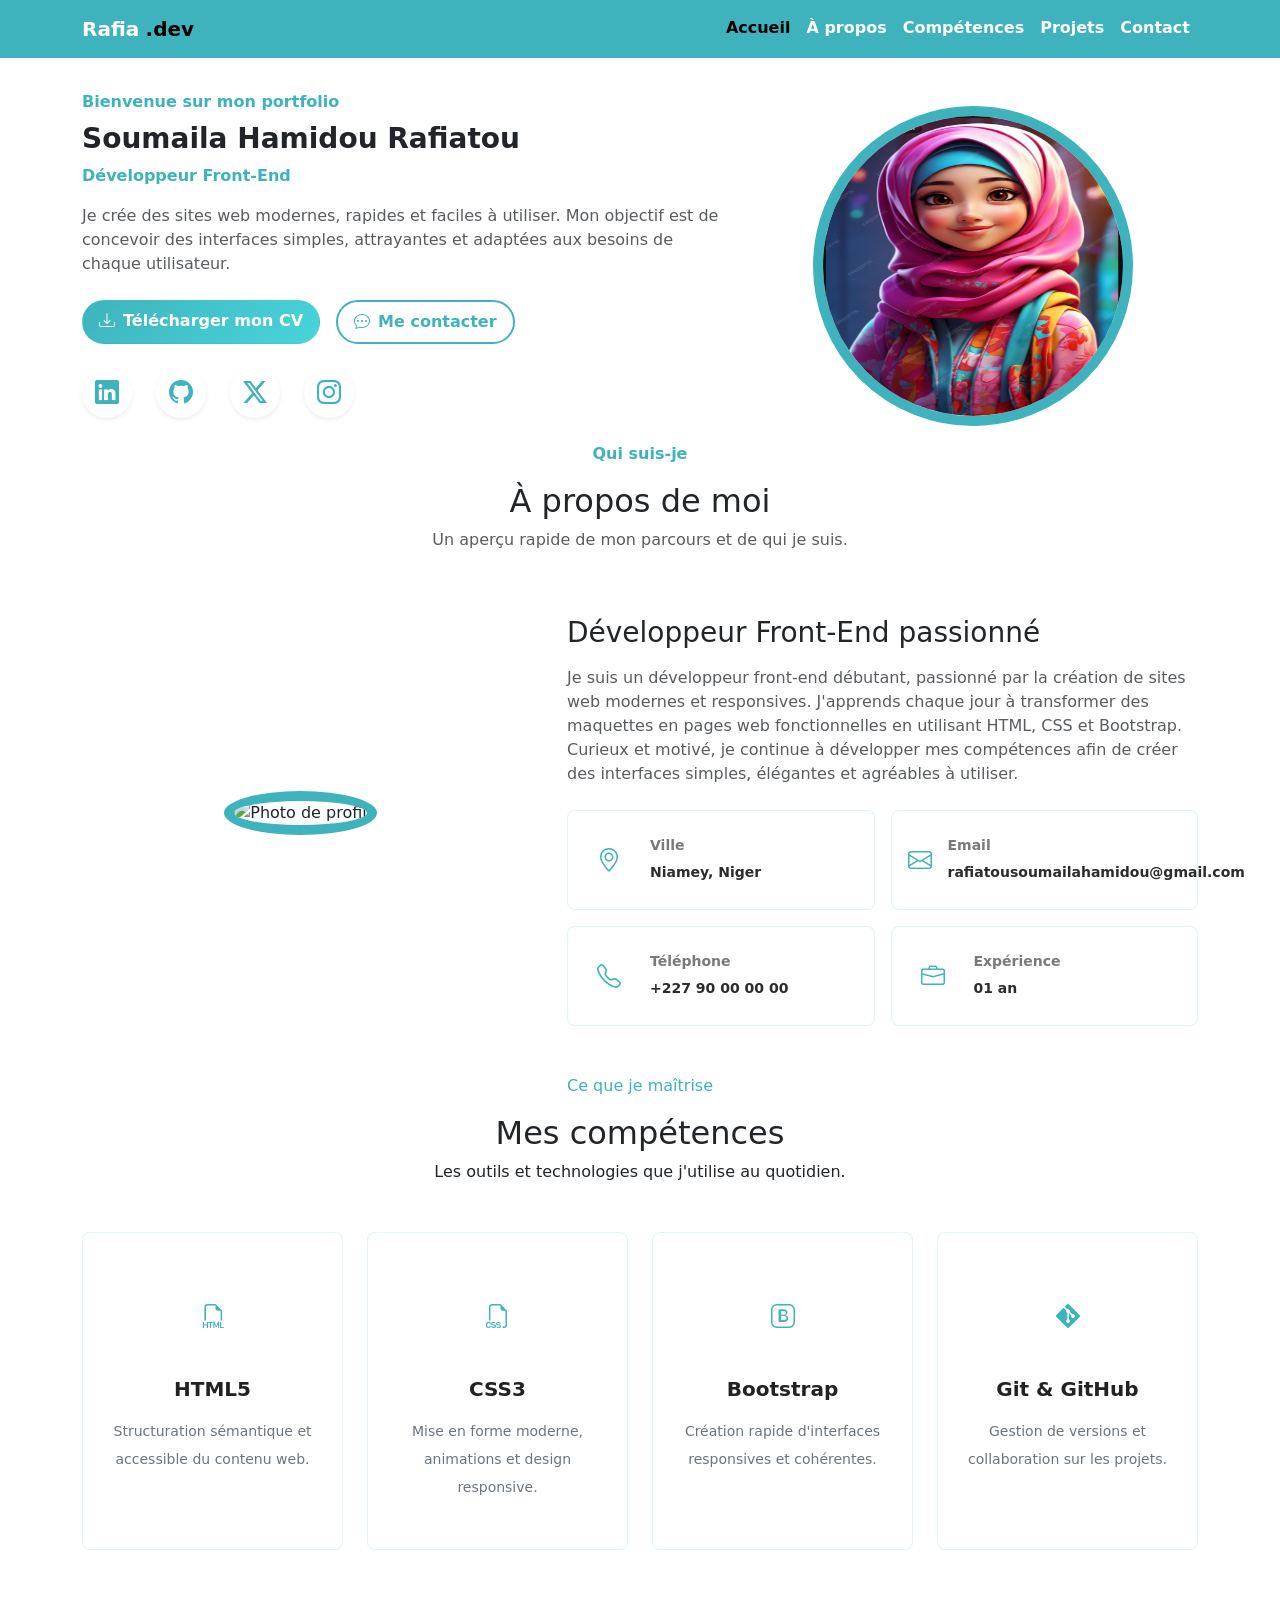
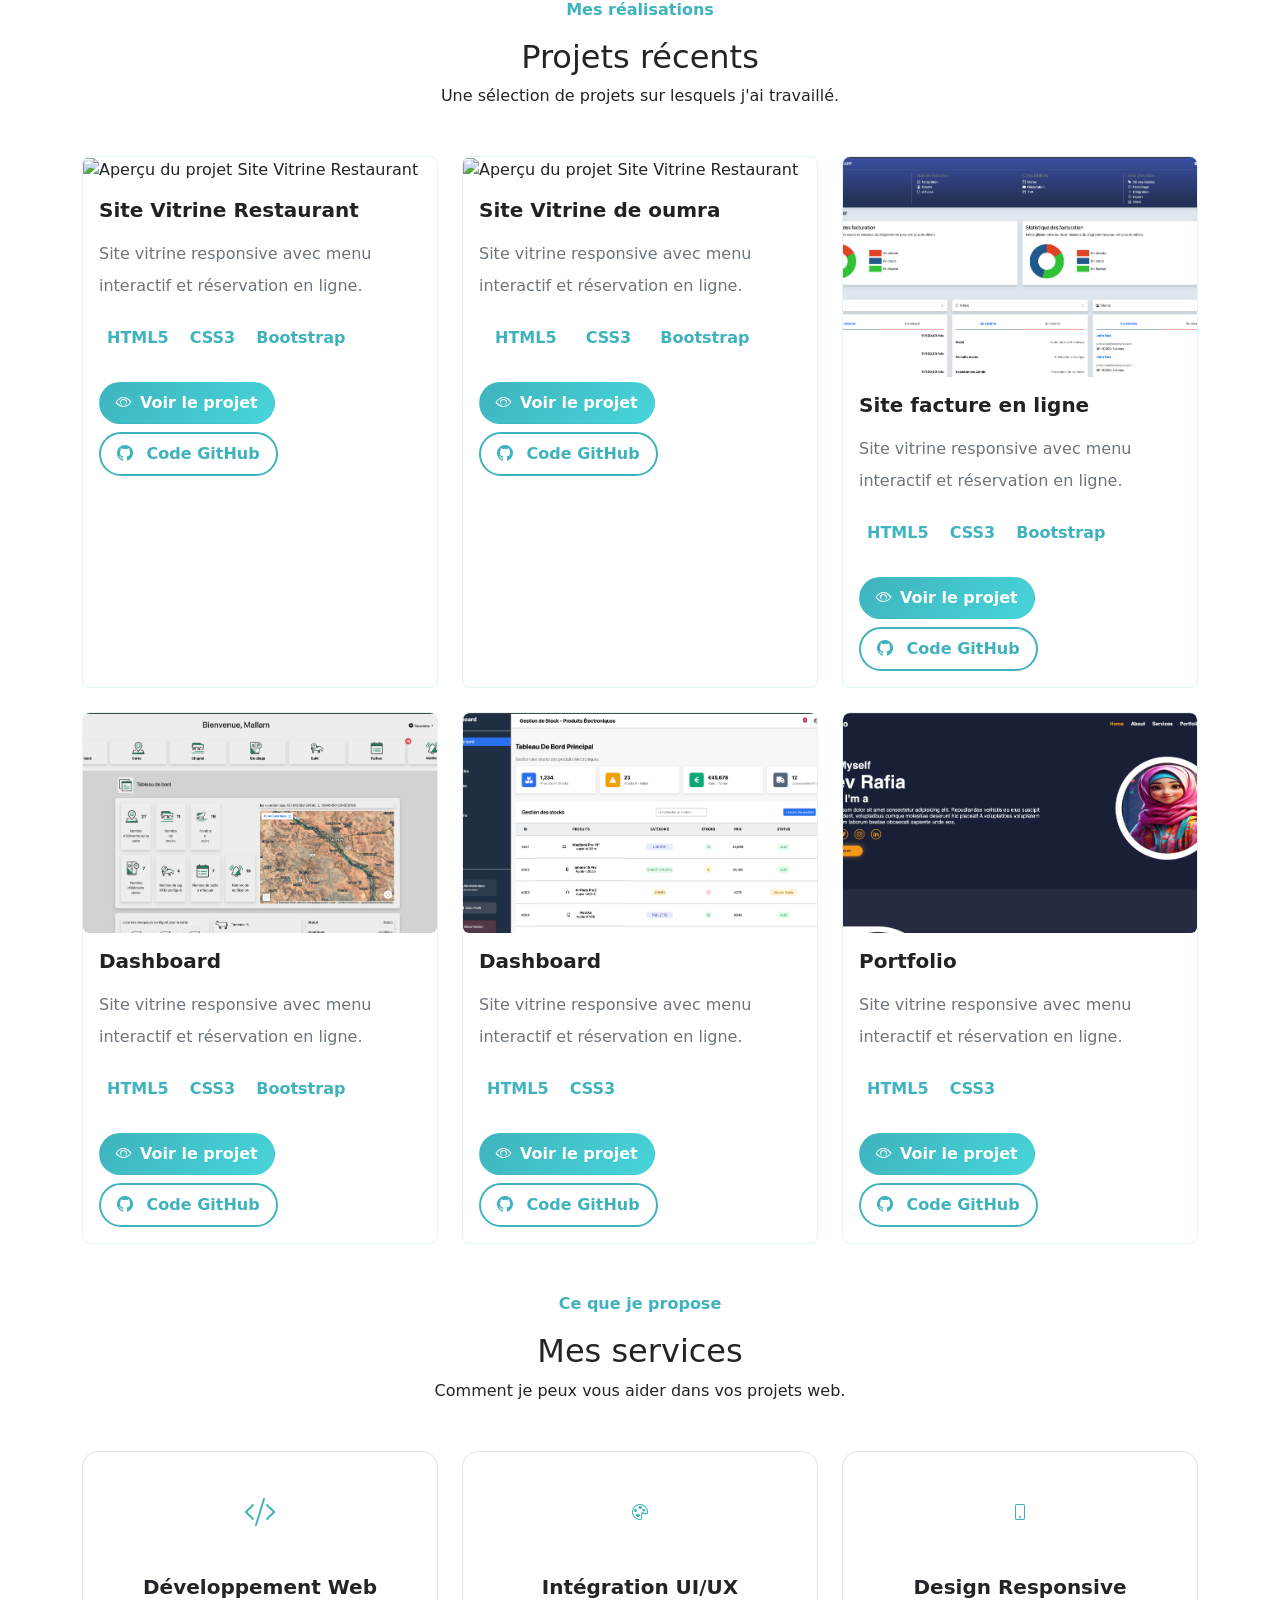
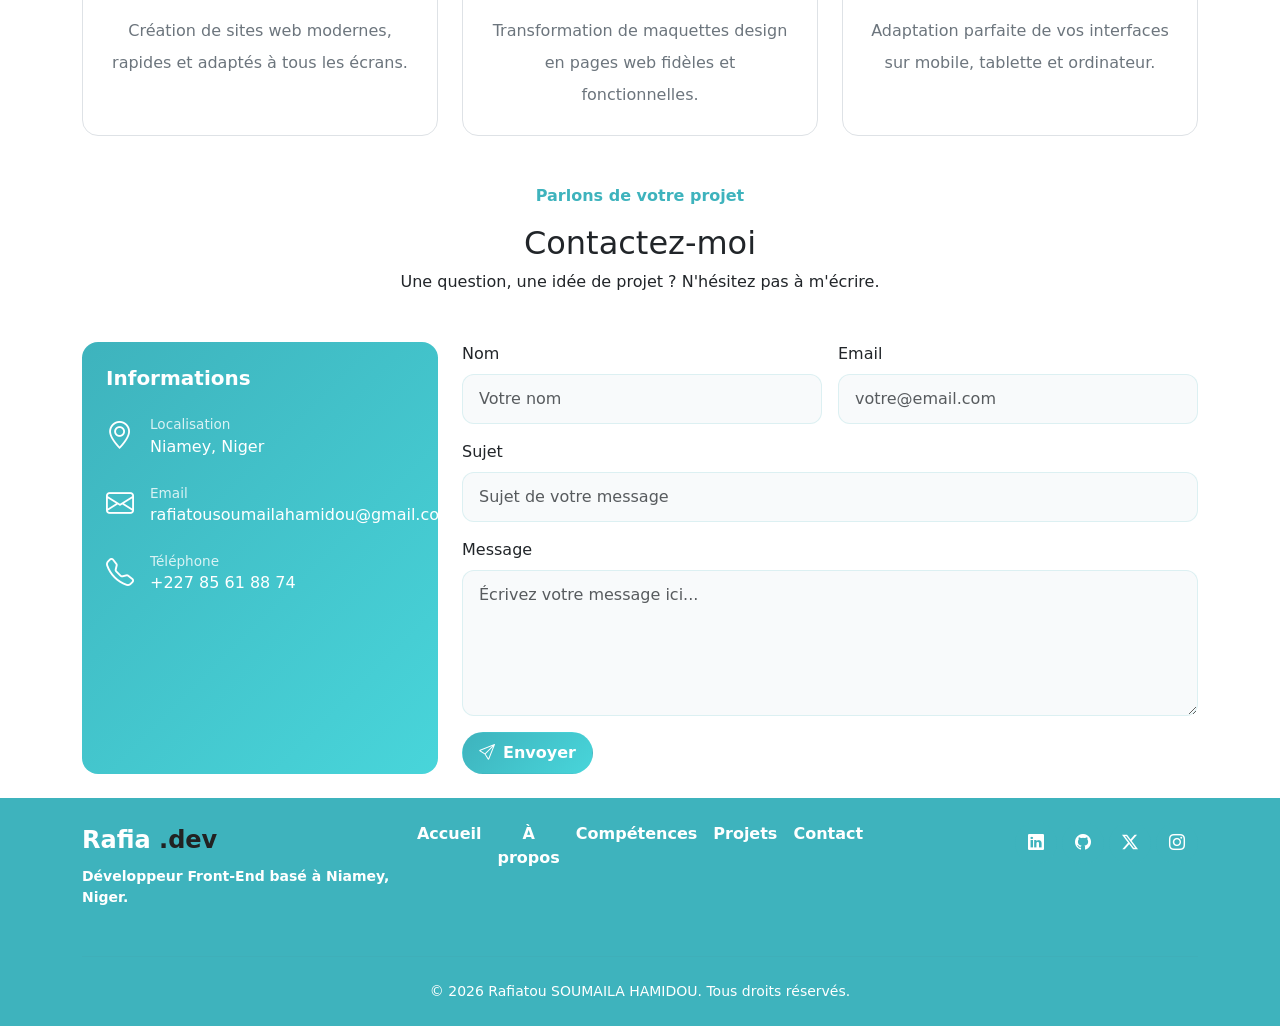
==== index.html @ 44ff55b9 "premier commit" ====
<!DOCTYPE html>
<html lang="fr">

<head>
    <meta charset="UTF-8">
    <meta name="viewport" content="width=device-width, initial-scale=1.0">
    <title>Portfolio</title>
    <link rel="stylesheet" href="https://cdn.jsdelivr.net/npm/bootstrap@5.3.8/dist/css/bootstrap.min.css">
    <link rel="stylesheet" href="https://cdn.jsdelivr.net/npm/bootstrap-icons@1.11.3/font/bootstrap-icons.css">
    <link rel="stylesheet" href="./style.css">
</head>

<body>
    <div class="container-fluid p-0 overflow-x-hidden">
        <header>
            <nav class="navbar navbar-expand-lg navbar-custom fixed-top " style="background: #3EB3BD;">
                <div class="container">
                    <!-- Logo -->
                    <a class="navbar-brand navbar-brand-custom" href="#accueil">
                        <span class="fw-bolder" style="color: #fff;">Rafia</span>
                        <span class="fw-bolder">.dev</span>
                    </a>

                    <!-- Bouton hamburger (mobile) -->
                    <button class="navbar-toggler" type="button" data-bs-toggle="collapse" data-bs-target="#navMenu"
                        aria-controls="navMenu" aria-expanded="false" aria-label="Ouvrir le menu de navigation">
                        <span class="navbar-toggler-icon"></span>
                    </button>

                    <!-- Liens de navigation -->
                    <div class="collapse navbar-collapse" id="navMenu">
                        <ul class="navbar-nav ms-auto mb-2 mb-lg-0 text-center">
                            <li class="nav-item">
                                <a class="nav-link active  fw-bolder" href="#accueil">Accueil</a>
                            </li>
                            <li class="nav-item">
                                <a class="nav-link fw-bolder text-white" href="#apropos">À propos</a>
                            </li>
                            <li class="nav-item">
                                <a class="nav-link fw-bolder text-white" href="#competences">Compétences</a>
                            </li>
                            <li class="nav-item">
                                <a class="nav-link fw-bolder text-white" href="#projets">Projets</a>
                            </li>
                            <li class="nav-item">
                                <a class="nav-link fw-bolder text-white" href="#contact">Contact</a>
                            </li>
                        </ul>
                    </div>
                </div>
            </nav>
        </header>
        <main>
            <!-- section Accueil -->
            <section id="accueil" class="accueil-section">
                <div class="container">
                    <div class="row align-items-center">

                        <!-- Texte -->
                        <div class="col-lg-7 order-lg-1 order-2 text-center text-lg-start fade-in-up">
                            <p class="section-bienvenu mb-2 fw-semibold" style="color: #3EB3BD;">Bienvenue sur mon
                                portfolio</p>
                            <h1 class="titre mb-2 fw-bolder fs-3">Soumaila Hamidou Rafiatou</h1>
                            <p class="sous-titre mb-3 fw-semibold" style="color: #3EB3BD;">Développeur Front-End</p>
                            <p class="text mx-auto mx-lg-0 mb-4 text-muted">
                                Je crée des sites web modernes, rapides et faciles à utiliser. Mon objectif est de
                                concevoir des interfaces simples, attrayantes et adaptées aux besoins de chaque
                                utilisateur.

                            </p>

                            <div
                                class="d-flex flex-column flex-sm-row gap-3 justify-content-center justify-content-lg-start mb-4">
                                <a href="#" class="btn mon-btn rounded-5 text-white fw-bolder py-2 px-3">
                                    <i class="bi bi-download me-2 fw-bolder "></i>Télécharger mon CV
                                </a>
                                <a href="#contact" class="btn btn-border rounded-5 fw-bolder py-2 px-3">
                                    <i class="bi bi-chat-dots me-2"></i>Me contacter
                                </a>
                            </div>

                            <!-- Réseaux sociaux -->
                            <div
                                class="social-icons d-flex justify-content-start justify-content-md-center justify-content-lg-start align-items-center gap-4 my-4">
                                <a href="#"
                                    class="rounded-circle text-decoration-none d-flex justify-content-center align-items-center fs-4 shadow-sm">
                                    <i class="bi bi-linkedin"></i>
                                </a>
                                <a href="https://github.com/ra-code422" target="_blank" rel="noopener noreferrer"
                                    class="rounded-circle text-decoration-none d-flex justify-content-center align-items-center fs-4 shadow-sm">
                                    <i class="bi bi-github"></i>
                                </a>
                                <a href="#"
                                    class="rounded-circle text-decoration-none d-flex justify-content-center align-items-center fs-4 shadow-sm">
                                    <i class="bi bi-twitter-x"></i>
                                </a>
                                <a href="#"
                                    class="rounded-circle text-decoration-none d-flex justify-content-center align-items-center fs-4 shadow-sm">
                                    <i class="bi bi-instagram"></i>
                                </a>
                            </div>
                        </div>

                        <!-- Photo de profil -->
                        <div class="col-lg-5 order-lg-2 order-1 text-center mb-5 mb-lg-0">
                            <img src="./image/fille .png" alt="Photo de profil"
                                class="img-fluid rounded-circle profil-photo ">
                        </div>

                    </div>
                </div>
            </section>
            <!-- fin -->
            <!-- section apropos -->
            <section id="apropos" class="section-apropos">
                <div class="container">
                    <div class="text-center mb-5">
                        <p class="section-apropos-texte fw-semibold" style="color: #3EB3BD;">Qui suis-je</p>
                        <h2 class="section-titre">À propos de moi</h2>
                        <p class="section-sous-titre text-muted">
                            Un aperçu rapide de mon parcours et de qui je suis.
                        </p>
                    </div>

                    <div class="row align-items-center g-5">
                        <!-- Photo -->
                        <div class="col-lg-5  text-center mb-5 mb-lg-0">
                            <img src="./image/fillette.png" alt="Photo de profil"
                                class="img-fluid rounded-circle profil-photo ">
                        </div>

                        <!-- Texte + infos -->
                        <div class="col-lg-7">
                            <h3 class="my-3 ">Développeur Front-End passionné</h3>
                            <p class=" mb-4 text-muted">
                                Je suis un développeur front-end débutant, passionné par la création de sites web
                                modernes et responsives. J'apprends chaque jour à transformer des maquettes en pages web
                                fonctionnelles en utilisant HTML, CSS et Bootstrap. Curieux et motivé, je
                                continue à développer mes compétences afin de créer des interfaces simples, élégantes et
                                agréables à utiliser.
                            </p>

                            <div class="row g-3">
                                <div class="col-sm-6">
                                    <div
                                        class="info-item d-flex align-items-center gap-3 rounded-3 py-4 px-3 bg-white h-100">
                                        <i
                                            class="bi bi-geo-alt rounded-circle d-flex justify-content-center align-items-center fs-4"></i>
                                        <div class="fw-semibold" style="color: #2c2c2c;">
                                            <small class="d-block mb-1" style="color: #7a7a7a;">Ville</small>
                                            <small> Niamey, Niger</small>
                                        </div>
                                    </div>
                                </div>
                                <div class="col-sm-6">
                                    <div
                                        class="info-item d-flex align-items-center gap-3 rounded-3 py-4 px-3 bg-white h-100">
                                        <i
                                            class="bi bi-envelope rounded-circle d-flex justify-content-center align-items-center fs-4"></i>
                                        <div class="fw-semibold" style="color: #2c2c2c;">
                                            <small class="d-block mb-1" style="color: #7a7a7a;">Email</small>
                                            <small>rafiatousoumailahamidou@gmail.com</small>
                                        </div>
                                    </div>
                                </div>
                                <div class="col-sm-6">
                                    <div
                                        class="info-item d-flex align-items-center gap-3 rounded-3 py-4 px-3 bg-white h-100">
                                        <i
                                            class="bi bi-telephone rounded-circle d-flex justify-content-center align-items-center fs-4"></i>
                                        <div class="fw-semibold" style="color: #2c2c2c;">
                                            <small class="d-block mb-1" style="color: #7a7a7a;">Téléphone</small>
                                            <small>+227 90 00 00 00</small>
                                        </div>
                                    </div>
                                </div>
                                <div class="col-sm-6">
                                    <div
                                        class="info-item d-flex align-items-center gap-3 rounded-3 py-4 px-3 bg-white h-100">
                                        <i
                                            class="bi bi-briefcase rounded-circle d-flex justify-content-center align-items-center fs-4"></i>
                                        <div class="fw-semibold" style="color: #2c2c2c;">
                                            <small class="d-block mb-1" style="color: #7a7a7a;">Expérience</small>
                                            <small>01 an</small>
                                        </div>
                                    </div>
                                </div>
                            </div>
                        </div>
                    </div>
                </div>
            </section>
            <!-- fin -->

            <!-- section competence -->
            <section id="competences" class="section-competences bg-light-gray">
                <div class="container">
                    <div class="text-center my-5">
                        <p class="section-competences-text" style="color: #3EB3BD;">Ce que je maîtrise</p>
                        <h2 class="section-titre">Mes compétences</h2>
                        <p class="section-sous-titre">Les outils et technologies que j'utilise au quotidien.</p>
                    </div>
                    <div class="row g-4">
                        <!-- HTML5 -->
                        <div class="col-12 col-md-6 col-lg-3">
                            <div class="card-competences bg-white rounded-3 py-5 px-4 text-center h-100">
                                <div
                                    class="competences-icon rounded-circle d-flex justify-content-center align-items-center m-auto mb-4">
                                    <i class="bi bi-filetype-html fs-4"></i>
                                </div>
                                <h5 class="mb-3 fw-bolder" style="color: #222;">HTML5</h5>
                                <p class="small m-0 lh-lg" style="color: #6c757d;">Structuration sémantique et
                                    accessible du contenu web.</p>
                            </div>
                        </div>
                        <!-- CSS3 -->
                        <div class="col-12 col-md-6 col-lg-3">
                            <div class="card-competences bg-white rounded-3 py-5 px-4 text-center h-100">
                                <div
                                    class="competences-icon rounded-circle d-flex justify-content-center align-items-center m-auto mb-4">
                                    <i class="bi bi-filetype-css fs-4"></i>
                                </div>
                                <h5 class="mb-3 fw-bolder" style="color: #222;">CSS3</h5>
                                <p class="small m-0 lh-lg" style="color: #6c757d;">Mise en forme moderne, animations et
                                    design responsive.</p>
                            </div>
                        </div>
                        <!-- Bootstrap -->
                        <div class="col-12 col-md-6 col-lg-3">
                            <div class="card-competences bg-white rounded-3 py-5 px-4 text-center h-100">
                                <div
                                    class="competences-icon rounded-circle d-flex justify-content-center align-items-center m-auto mb-4">
                                    <i class="bi bi-bootstrap fs-4"></i>
                                </div>
                                <h5 class="mb-3 fw-bolder" style="color: #222;">Bootstrap</h5>
                                <p class="small m-0 lh-lg" style="color: #6c757d;">Création rapide d'interfaces
                                    responsives et cohérentes.</p>
                            </div>
                        </div>
                        <!-- Git & GitHub -->
                        <div class="col-12 col-md-6 col-lg-3">
                            <div class="card-competences bg-white rounded-3 py-5 px-4 text-center h-100">
                                <div
                                    class="competences-icon rounded-circle d-flex justify-content-center align-items-center m-auto mb-4">
                                    <i class="bi bi-git fs-4"></i>
                                </div>
                                <h5 class="mb-3 fw-bolder" style="color: #222;">Git & GitHub</h5>
                                <p class="small m-0 lh-lg" style="color: #6c757d;">Gestion de versions et collaboration
                                    sur les projets.</p>
                            </div>
                        </div>
                    </div>
                </div>
            </section>
            <!-- fin -->
            <!-- section project -->
            <section id="projets" class="section-projets">
                <div class="container">
                    <div class="text-center my-5">
                        <p class="section-projets-texte fw-bolder" style="color: #3EB3BD;">Mes réalisations</p>
                        <h2 class="section-titre">Projets récents</h2>
                        <p class="section-sous-titre">Une sélection de projets sur lesquels j'ai travaillé.</p>
                    </div>

                    <div class="row g-4">

                        <!-- Projet 1 -->
                        <div class="col-md-6 col-lg-4">
                            <div class="project-card bg-white rounded-3 overflow-hidden h-100">
                                <div class="overflow-hidden">
                                    <img src="./capture/capture1.png" alt="Aperçu du projet Site Vitrine Restaurant"
                                        class="w-100 object-fit-cover img-fluid rounded-bottom" />
                                </div>
                                <div class="card-body p-3">
                                    <h5 class="fw-bolder mb-3" style="color: #222;">Site Vitrine Restaurant</h5>
                                    <p class="project-texte fs-6 lh-lg mb-3" style="color: #6c757D;">
                                        Site vitrine responsive avec menu interactif et réservation en ligne.
                                    </p>
                                    <div class="mb-3">
                                        <span class="tech-badge d-inline-block py-2 px-2  mb-2 rounded-5 fs-6 fw-bolder"
                                            style="color: #3EB3BD;">HTML5
                                        </span>
                                        <span class="tech-badge d-inline-block py-2 px-2  mb-2 rounded-5 fs-6 fw-bolder"
                                            style="color: #3EB3BD;">CSS3</span>
                                        <span class="tech-badge d-inline-block py-2 px-2  mb-2 rounded-5 fs-6 fw-bolder"
                                            style="color: #3EB3BD;">Bootstrap</span>
                                    </div>
                                    <div class="d-flex justify-content-start align-items-start flex-wrap gap-2">
                                        <a href="https://ra-code422.github.io/Feane/"
                                            class="btn mon-btn rounded-5 text-white fw-bolder py-2 px-3 d-flex justify-content-center align-items-center"><i
                                                class="bi bi-eye me-2 fw-bolder"></i>
                                            <span> Voir le projet</span>
                                        </a>
                                        <a href="https://github.com/ra-code422/Feane.git"
                                            class="btn btn-border rounded-5 fw-bolder py-2 px-3">
                                            <i class="bi bi-github me-2"></i>
                                            <span>Code GitHub</span>
                                        </a>
                                    </div>
                                </div>
                            </div>
                        </div>

                        <!-- Projet 2 -->

                        <div class="col-md-6 col-lg-4">
                            <div class="project-card bg-white rounded-3 overflow-hidden h-100">
                                <div class="overflow-hidden">
                                    <img src="capture/capture2.png" alt="Aperçu du projet Site Vitrine Restaurant"
                                        class="w-100 object-fit-cover rounded-bottom" />
                                </div>
                                <div class="card-body p-3">
                                    <h5 class="fw-bolder mb-3" style="color: #222;">Site Vitrine de oumra</h5>
                                    <p class="project-texte fs-6 lh-lg mb-3" style="color: #6c757D;">Site vitrine
                                        responsive avec menu interactif et réservation
                                        en ligne.
                                    </p>
                                    <div class="mb-3">
                                        <span
                                            class="tech-badge d-inline-block py-2 px-2 ms-2 mb-2 rounded-5 fs-6 fw-bolder"
                                            style="color: #3EB3BD;">HTML5</span>
                                        <span
                                            class="tech-badge d-inline-block py-2 px-2 ms-2 mb-2 rounded-5 fs-6 fw-bolder"
                                            style="color: #3EB3BD;">CSS3</span>
                                        <span
                                            class="tech-badge d-inline-block py-2 px-2 ms-2 mb-2 rounded-5 fs-6 fw-bolder"
                                            style="color: #3EB3BD;">Bootstrap</span>
                                    </div>
                                    <div class="d-flex justify-content-start align-items-start flex-wrap gap-2">
                                        <a href="https://ra-code422.github.io/oumra-prestige/"
                                            class="btn mon-btn rounded-5 text-white fw-bolder py-2 px-3 d-flex justify-content-center align-items-center"><i
                                                class="bi bi-eye me-2 fw-bolder"></i>
                                            <span> Voir le projet</span>
                                        </a>
                                        <a href="https://github.com/ra-code422/oumra-prestige.git"
                                            class="btn btn-border rounded-5 fw-bolder py-2 px-3">
                                            <i class="bi bi-github me-2"></i>
                                            <span>Code GitHub</span>
                                        </a>
                                    </div>
                                </div>
                            </div>
                        </div>

                        <!-- Projet 3 -->
                        <div class="col-md-6 col-lg-4">
                            <div class="project-card bg-white rounded-3 overflow-hidden h-100">
                                <div class="overflow-hidden">
                                    <img src="./capture/capture3.png" alt="Aperçu du projet Site Vitrine Restaurant"
                                        class="w-100 object-fit-cover img-fluid rounded-bottom" />
                                </div>
                                <div class="card-body p-3">
                                    <h5 class="fw-bolder mb-3" style="color: #222;">Site facture en ligne</h5>
                                    <p class="project-texte fs-6 lh-lg mb-3" style="color: #6c757D;">
                                        Site vitrine responsive avec menu interactif et réservation en ligne.
                                    </p>
                                    <div class="mb-3">
                                        <span class="tech-badge d-inline-block py-2 px-2  mb-2 rounded-5 fs-6 fw-bolder"
                                            style="color: #3EB3BD;">HTML5</span>
                                        <span class="tech-badge d-inline-block py-2 px-2  mb-2 rounded-5 fs-6 fw-bolder"
                                            style="color: #3EB3BD;">CSS3</span>
                                        <span class="tech-badge d-inline-block py-2 px-2  mb-2 rounded-5 fs-6 fw-bolder"
                                            style="color: #3EB3BD;">Bootstrap</span>
                                    </div>
                                    <div class="d-flex justify-content-start align-items-start flex-wrap gap-2">
                                        <a href="https://ra-code422.github.io/facturation-app/"
                                            class="btn mon-btn rounded-5 text-white fw-bolder py-2 px-3 d-flex justify-content-center align-items-center"><i
                                                class="bi bi-eye me-2 fw-bolder"></i>
                                            <span> Voir le projet</span>
                                        </a>
                                        <a href="https://github.com/ra-code422/facturation-app.git"
                                            class="btn btn-border rounded-5 fw-bolder py-2 px-3">
                                            <i class="bi bi-github me-2"></i>
                                            <span>Code GitHub</span>
                                        </a>
                                    </div>
                                </div>
                            </div>
                        </div>

                        <!-- Projet 4 -->

                        <div class="col-md-6 col-lg-4">
                            <div class="project-card bg-white rounded-3 overflow-hidden h-100">
                                <div class="overflow-hidden">
                                    <img src="./capture/capture4.png" alt="Aperçu du projet Site Vitrine Restaurant"
                                        class="w-100 object-fit-cover img-fluid rounded-bottom" />
                                </div>
                                <div class="card-body p-3">
                                    <h5 class="fw-bolder mb-3" style="color: #222;">Dashboard</h5>
                                    <p class="project-texte fs-6 lh-lg mb-3" style="color: #6c757D;">
                                        Site vitrine responsive avec menu interactif et réservation en ligne.
                                    </p>
                                    <div class="mb-3">
                                        <span class="tech-badge d-inline-block py-2 px-2  mb-2 rounded-5 fs-6 fw-bolder"
                                            style="color: #3EB3BD;">HTML5</span>
                                        <span class="tech-badge d-inline-block py-2 px-2  mb-2 rounded-5 fs-6 fw-bolder"
                                            style="color: #3EB3BD;">CSS3</span>
                                        <span class="tech-badge d-inline-block py-2 px-2  mb-2 rounded-5 fs-6 fw-bolder"
                                            style="color: #3EB3BD;">Bootstrap</span>

                                    </div>
                                    <div class="d-flex justify-content-start align-items-start flex-wrap gap-2">
                                        <a href="https://ra-code422.github.io/herd-tech/"
                                            class="btn mon-btn rounded-5 text-white fw-bolder py-2 px-3 d-flex justify-content-center align-items-center"><i
                                                class="bi bi-eye me-2 fw-bolder"></i>
                                            <span> Voir le projet</span>
                                        </a>
                                        <a href="https://github.com/ra-code422/herd-tech.git"
                                            class="btn btn-border rounded-5 fw-bolder py-2 px-3">
                                            <i class="bi bi-github me-2"></i>
                                            <span>Code GitHub</span>
                                        </a>
                                    </div>
                                </div>
                            </div>
                        </div>

                        <!-- Projet 5 -->

                        <div class="col-md-6 col-lg-4">
                            <div class="project-card bg-white rounded-3 overflow-hidden h-100">
                                <div class="overflow-hidden">
                                    <img src="./capture/capture5.png" alt="Aperçu du projet Site Vitrine Restaurant"
                                        class="w-100 object-fit-cover img-fluid rounded-bottom" />
                                </div>
                                <div class="card-body p-3">
                                    <h5 class="fw-bolder mb-3" style="color: #222;">Dashboard</h5>
                                    <p class="project-texte fs-6 lh-lg mb-3" style="color: #6c757D;">
                                        Site vitrine responsive avec menu interactif et réservation en ligne.
                                    </p>
                                    <div class="mb-3">
                                        <span class="tech-badge d-inline-block py-2 px-2  mb-2 rounded-5 fs-6 fw-bolder"
                                            style="color: #3EB3BD;">HTML5</span>
                                        <span class="tech-badge d-inline-block py-2 px-2  mb-2 rounded-5 fs-6 fw-bolder"
                                            style="color: #3EB3BD;">CSS3</span>

                                    </div>
                                    <div class="d-flex justify-content-start align-items-start flex-wrap gap-2">
                                        <a href="https://ra-code422.github.io/Stock-Manager/"
                                            class="btn mon-btn rounded-5 text-white fw-bolder py-2 px-3 d-flex justify-content-center align-items-center"><i
                                                class="bi bi-eye me-2 fw-bolder"></i>
                                            <span> Voir le projet</span>
                                        </a>
                                        <a href="https://github.com/ra-code422/Stock-Manager.git"
                                            class="btn btn-border rounded-5 fw-bolder py-2 px-3">
                                            <i class="bi bi-github me-2"></i>
                                            <span>Code GitHub</span>
                                        </a>
                                    </div>
                                </div>
                            </div>
                        </div>

                        <!-- Projet 6 -->

                        <div class="col-md-6 col-lg-4">
                            <div class="project-card bg-white rounded-3 overflow-hidden h-100">
                                <div class="overflow-hidden">
                                    <img src="./capture/capture6.png" alt="Aperçu du projet Site Vitrine Restaurant"
                                        class="w-100 object-fit-cover img-fluid rounded-bottom" />
                                </div>
                                <div class="card-body p-3">
                                    <h5 class="fw-bolder mb-3" style="color: #222;">Portfolio</h5>
                                    <p class="project-texte fs-6 lh-lg mb-3" style="color: #6c757D;">
                                        Site vitrine responsive avec menu interactif et réservation en ligne.
                                    </p>
                                    <div class="mb-3">
                                        <span class="tech-badge d-inline-block py-2 px-2  mb-2 rounded-5 fs-6 fw-bolder"
                                            style="color: #3EB3BD;">HTML5</span>
                                        <span class="tech-badge d-inline-block py-2 px-2  mb-2 rounded-5 fs-6 fw-bolder"
                                            style="color: #3EB3BD;">CSS3</span>

                                    </div>
                                    <div class="d-flex justify-content-start align-items-start flex-wrap gap-2">
                                        <a href="https://ra-code422.github.io/portfolio/"
                                            class="btn mon-btn rounded-5 text-white fw-bolder py-2 px-3 d-flex justify-content-center align-items-center"><i
                                                class="bi bi-eye me-2 fw-bolder"></i>
                                            <span> Voir le projet</span>
                                        </a>
                                        <a href="https://github.com/ra-code422/portfolio.git"
                                            class="btn btn-border rounded-5 fw-bolder py-2 px-3">
                                            <i class="bi bi-github me-2"></i>
                                            <span>Code GitHub</span>
                                        </a>
                                    </div>
                                </div>
                            </div>
                        </div>

                    </div>
                </div>
            </section>
            <!-- fin -->
            <!-- section services -->
            <section id="services" class="section-services ">
                <div class="container">
                    <div class="text-center my-5">
                        <p class="section-services-texte fw-bolder" style="color: #3EB3BD;">Ce que je propose</p>
                        <h2 class="section-titre">Mes services</h2>
                        <p class="section-sous-titre">Comment je peux vous aider dans vos projets web.</p>
                    </div>

                    <div class="row g-4">
                        <div class="col-md-4">
                            <div class="service-card bg-white border rounded-4 p-4 text-center h-100">
                                <div
                                    class="service-icon mx-auto mb-4 d-flex justify-content-center align-items-center rounded-circle">
                                    <i class="bi bi-code-slash fs-2"></i>
                                </div>
                                <h5 class="fw-bold mb-3">Développement Web</h5>
                                <p class="text-secondary lh-lg mb-0">
                                    Création de sites web modernes, rapides et adaptés à tous les écrans.
                                </p>
                            </div>
                        </div>
                        <div class="col-md-4">
                            <div class="service-card bg-white border rounded-4 p-4 text-center h-100">
                                <div
                                    class="service-icon mx-auto mb-4 d-flex justify-content-center align-items-center rounded-circle">
                                    <i class="bi bi-palette"></i>
                                </div>
                                <h5 class="fw-bold mb-3">Intégration UI/UX</h5>
                                <p class="text-secondary lh-lg mb-0">
                                    Transformation de maquettes design en pages web fidèles et fonctionnelles.
                                </p>
                            </div>
                        </div>
                        <div class="col-md-4">
                            <div class="service-card bg-white border rounded-4 p-4 text-center h-100">
                                <div
                                    class="service-icon mx-auto mb-4 d-flex justify-content-center align-items-center rounded-circle">
                                    <i class="bi bi-phone"></i>
                                </div>
                                <h5 class="fw-bold mb-3">Design Responsive</h5>
                                <p class="text-secondary lh-lg mb-0">
                                    Adaptation parfaite de vos interfaces sur mobile, tablette et ordinateur.
                                </p>
                            </div>
                        </div>
                    </div>
                </div>
            </section>
            <!-- fin -->
            <!-- section contacte -->
            <section id="contact" class="section-contact">
                <div class="container">
                    <div class="text-center my-5">
                        <p class="section-contact-texte fw-bold" style="color: #3EB3BD;">Parlons de votre projet</p>
                        <h2 class="section-titre">Contactez-moi</h2>
                        <p class="section-sous-titre">Une question, une idée de projet ? N'hésitez pas à m'écrire.</p>
                    </div>

                    <div class="row g-4">
                        <!-- Informations de contact -->
                        <div class="col-lg-4">
                            <div class="contact-info-card text-white rounded-4 p-4 h-100">
                                <h5 class="fw-bold mb-4">Informations</h5>

                                <div class="info-line d-flex align-items-center gap-3 mb-4">
                                    <i class="bi bi-geo-alt fs-3"></i>
                                    <div>
                                        <small class="d-block">Localisation</small>
                                        <span>Niamey, Niger</span>
                                    </div>
                                </div>

                                <div class="info-line d-flex align-items-center gap-3 mb-4">
                                    <i class="bi bi-envelope fs-3"></i>
                                    <div>
                                        <small class="d-block">Email</small>
                                        <span>rafiatousoumailahamidou@gmail.com</span>
                                    </div>
                                </div>

                                <div class="info-line d-flex align-items-center gap-3">
                                    <i class="bi bi-telephone fs-3"></i>
                                    <div>
                                        <small class="d-block">Téléphone</small>
                                        <span>+227 85 61 88 74</span>
                                    </div>
                                </div>
                            </div>
                        </div>
                        <!-- Formulaire de contact -->
                        <div class="col-lg-8">
                            <form class="contact-form">
                                <div class="row g-3">
                                    <div class="col-md-6">
                                        <label for="nom" class="form-label">Nom</label>
                                        <input type="text" class="form-control shadow-none" id="nom"
                                            placeholder="Votre nom" required />
                                    </div>
                                    <div class="col-md-6">
                                        <label for="email" class="form-label">Email</label>
                                        <input type="email" class="form-control shadow-none" id="email"
                                            placeholder="votre@email.com" required />
                                    </div>
                                    <div class="col-12">
                                        <label for="sujet" class="form-label">Sujet</label>
                                        <input type="text" class="form-control shadow-none" id="sujet"
                                            placeholder="Sujet de votre message" required />
                                    </div>
                                    <div class="col-12">
                                        <label for="message" class="form-label">Message</label>
                                        <textarea class="form-control shadow-none" id="message" rows="5"
                                            placeholder="Écrivez votre message ici..." required></textarea>
                                    </div>
                                    <div class="col-12">
                                        <button type="submit"
                                            class="btn mon-btn rounded-5 text-white fw-bolder py-2 px-3">
                                            <i class="bi bi-send me-2"></i>Envoyer
                                        </button>
                                    </div>
                                </div>
                            </form>
                        </div>
                    </div>
                </div>
            </section>
            <!-- fin -->
        </main>
        <footer class="footer mt-4 py-4 px-3" style="background: #3EB3BD;">
            <div class="container">
                <div class="row g-4  d-flex justify-content-center align-items-start">
                    <div class=" col-12 col-lg-4  text-md-center text-lg-start">
                        <p class="footer-text mb-0 fw-bolder fs-4">
                            <span class="text-white"> Rafia</span>
                            <span style="color: #222;">.dev</span>
                        </p>
                        <p class="mt-2 small fw-semibold text-white">
                            Développeur Front-End basé à Niamey, Niger.
                        </p>
                    </div>

                    <div class=" col-12 col-lg-4  text-md-center   fw-bolder">
                        <ul
                            class="list-unstyled d-flex flex-column flex-md-row justify-content-md-center gap-md-3 mb-0">
                            <li><a href="#accueil" class="text-white text-decoration-none">Accueil</a></li>
                            <li><a href="#apropos" class="text-white text-decoration-none">À propos</a></li>
                            <li><a href="#competences" class="text-white text-decoration-none">Compétences</a></li>
                            <li><a href="#projets" class="text-white text-decoration-none">Projets</a></li>
                            <li><a href="#contact" class="text-white text-decoration-none">Contact</a></li>
                        </ul>
                    </div>

                    <div class=" col-12 col-lg-4 text-md-center  text-lg-end footer-social">
                        <a href="#"
                            class="d-inline-flex justify-content-center align-items-center rounded-circle text-white text-decoration-none">
                            <i class="bi bi-linkedin"></i>
                        </a>

                        <a href="https://github.com/ra-code422" target="_blank" rel="noopener noreferrer"
                            class="d-inline-flex justify-content-center align-items-center rounded-circle text-white text-decoration-none">
                            <i class="bi bi-github"></i>
                        </a>
                        <a href="#"
                            class="d-inline-flex justify-content-center align-items-center rounded-circle text-white text-decoration-none">
                            <i class="bi bi-twitter-x"></i>
                        </a>
                        <a href="#"
                            class="d-inline-flex justify-content-center align-items-center rounded-circle text-white text-decoration-none">
                            <i class="bi bi-instagram"></i>
                        </a>
                    </div>
                </div>

                <hr class="footer-ligne" />

                <p class=" text-center small mb-0 text-white">
                    &copy; 2026 Rafiatou SOUMAILA HAMIDOU. Tous droits réservés.
                </p>
            </div>
        </footer>
    </div>
    <script src="https://cdn.jsdelivr.net/npm/bootstrap@5.3.8/dist/js/bootstrap.bundle.min.js"></script>
</body>

</html>
---- style.css ----
/* variable globale */
:root {
    --couleur-principale: #3EB3BD;
    --couleur-secondaire: #48D5DA;
    --couleur-degrade: linear-gradient(135deg, #3EB3BD, #48D5DA);
    --couleur-bordure: rgba(62, 179, 189, 0.15);
    --ombre-hover: 0 15px 30px rgba(62, 179, 189, 0.25);
}

* {
    padding: 0;
    margin: 0;
    box-sizing: border-box;
}



/*  navbars */
.nav-link {
    color: #222;
    border-bottom: 2px solid transparent;
    transition: all 0.3s ease;
}

.nav-link:hover {
    color: #222 !important;
    border-bottom: 2px solid var(--couleur-principale);
}

#accueil {
    padding-top: 90px;
}

/*  Boutons */
.mon-btn,
.btn-border {
    transition: all 0.3s ease;
}

.mon-btn {
    background: var(--couleur-degrade);
}

.btn-border {
    background: transparent;
    color: var(--couleur-principale);
    border: 2px solid var(--couleur-principale);
}

.mon-btn:hover,
.btn-border:hover {
    transform: translateY(-3px);
    box-shadow: var(--ombre-hover);
}

.btn-border:hover {
    background: var(--couleur-degrade);
    color: #fff;
    border-color: transparent;
}

/*  Reseaux sociaux (hero + footer) */
.social-icons a,
.footer-social a {
    color: var(--couleur-principale);
    transition: all 0.35s ease;
    display: inline-flex;
    justify-content: center;
    align-items: center;
    border-radius: 50%;
    text-decoration: none;
}

.social-icons a {
    width: 50px;
    height: 50px;
}

.footer-social a {
    width: 42px;
    height: 42px;
    background: var(--couleur-bordure);
    color: #fff;
}

.social-icons a:hover {
    background: var(--couleur-degrade);
    color: #fff;
    border-color: transparent;
    transform: translateY(-6px) scale(1.08);
    box-shadow: var(--ombre-hover);
}

.footer-social a:hover {
    background: white;
    color: var(--couleur-principale) !important;
    transform: translateY(-4px);
}

.social-icons a i {
    transition: transform 0.35s ease;
}

.social-icons a:hover i {
    transform: rotate(10deg) scale(1.15);
}

/*  Photo de profil */
.profil-photo {
    width: 320px;
    height: 320px;
    border: 10px solid var(--couleur-principale);
}

/* Cartes avec hovers en commun (info-item, card-competences, project-card, service-card) */
.info-item,
.card-competences,
.project-card,
.service-card {
    border: 1px solid var(--couleur-bordure);
    transition: all 0.35s ease;
}

.info-item:hover,
.card-competences:hover,
.project-card:hover,
.service-card:hover {
    transform: translateY(-8px);
    box-shadow: var(--ombre-hover);
    border-color: transparent;
}

/* Comportement  à info-item (déplacement plus léger + fond dégradé) */
.info-item:hover {
    background: var(--couleur-degrade);
    transform: translateY(-6px);
}

.info-item div,
.info-item small {
    transition: color 0.35s ease;
}

.info-item:hover div,
.info-item:hover small {
    color: #fff;
}

/* icons cercle (info-item, competences-icon, service-icon) */
.info-item i,
.competences-icon,
.service-icon {
    background: var(--couleur-claire);
    color: var(--couleur-principale);
    transition: all 0.35s ease;
}

.info-item i {
    width: 50px;
    height: 50px;
}

.competences-icon,
.service-icon {
    display: flex;
    justify-content: center;
    align-items: center;
    border-radius: 50%;
    margin: 0 auto 1.5rem;
}

.competences-icon {
    width: 72px;
    height: 72px;
}

.service-icon {
    width: 75px;
    height: 75px;
}

.competences-icon i,
.service-icon i {
    color: var(--couleur-principale);
    transition: all 0.35s ease;
}

.info-item:hover i {
    background: #fff;
    color: var(--couleur-principale);
    transform: rotate(10deg) scale(1.1);
}

.card-competences:hover .competences-icon,
.service-card:hover .service-icon {
    background: var(--couleur-degrade);
    transform: scale(1.1);
}

.card-competences:hover .competences-icon i,
.service-card:hover .service-icon i {
    color: #ffffff;
}

/* projet */
.project-card img {
    height: 220px;
    transition: transform .5s ease;
}

.project-card:hover img {
    transform: scale(1.08);
}

.tech-badge {
    background: var(--couleur-claire);
    transition: all .3s ease;
}

.project-card:hover .tech-badge {
    background: var(--couleur-degrade) !important;
    color: #fff !important;
}

/* contact */
.contact-info-card {
    background: var(--couleur-degrade);
}

.contact-info-card small {
    color: rgba(255, 255, 255, .8);
    font-size: .85rem;
}

.contact-info-card i {
    color: #fff;
}

.contact-form .form-control {
    background: #F8FAFB;
    border: 1px solid var(--couleur-bordure);
    border-radius: 12px;
    padding: .75rem 1rem;
    transition: all .3s ease;
}

.contact-form .form-control:focus {
    border-color: var(--couleur-principale);
    box-shadow: 0 0 0 .2rem var(--couleur-bordure);
    background: #fff;
}

/* footer */
.footer a {
    transition: all .3s ease;
}

.footer a:hover {
    color: #222 !important;
}

.footer-ligne {
    border-color: rgba(100, 83, 83, 0.12);
    margin: 2rem 0 1.5rem;
}
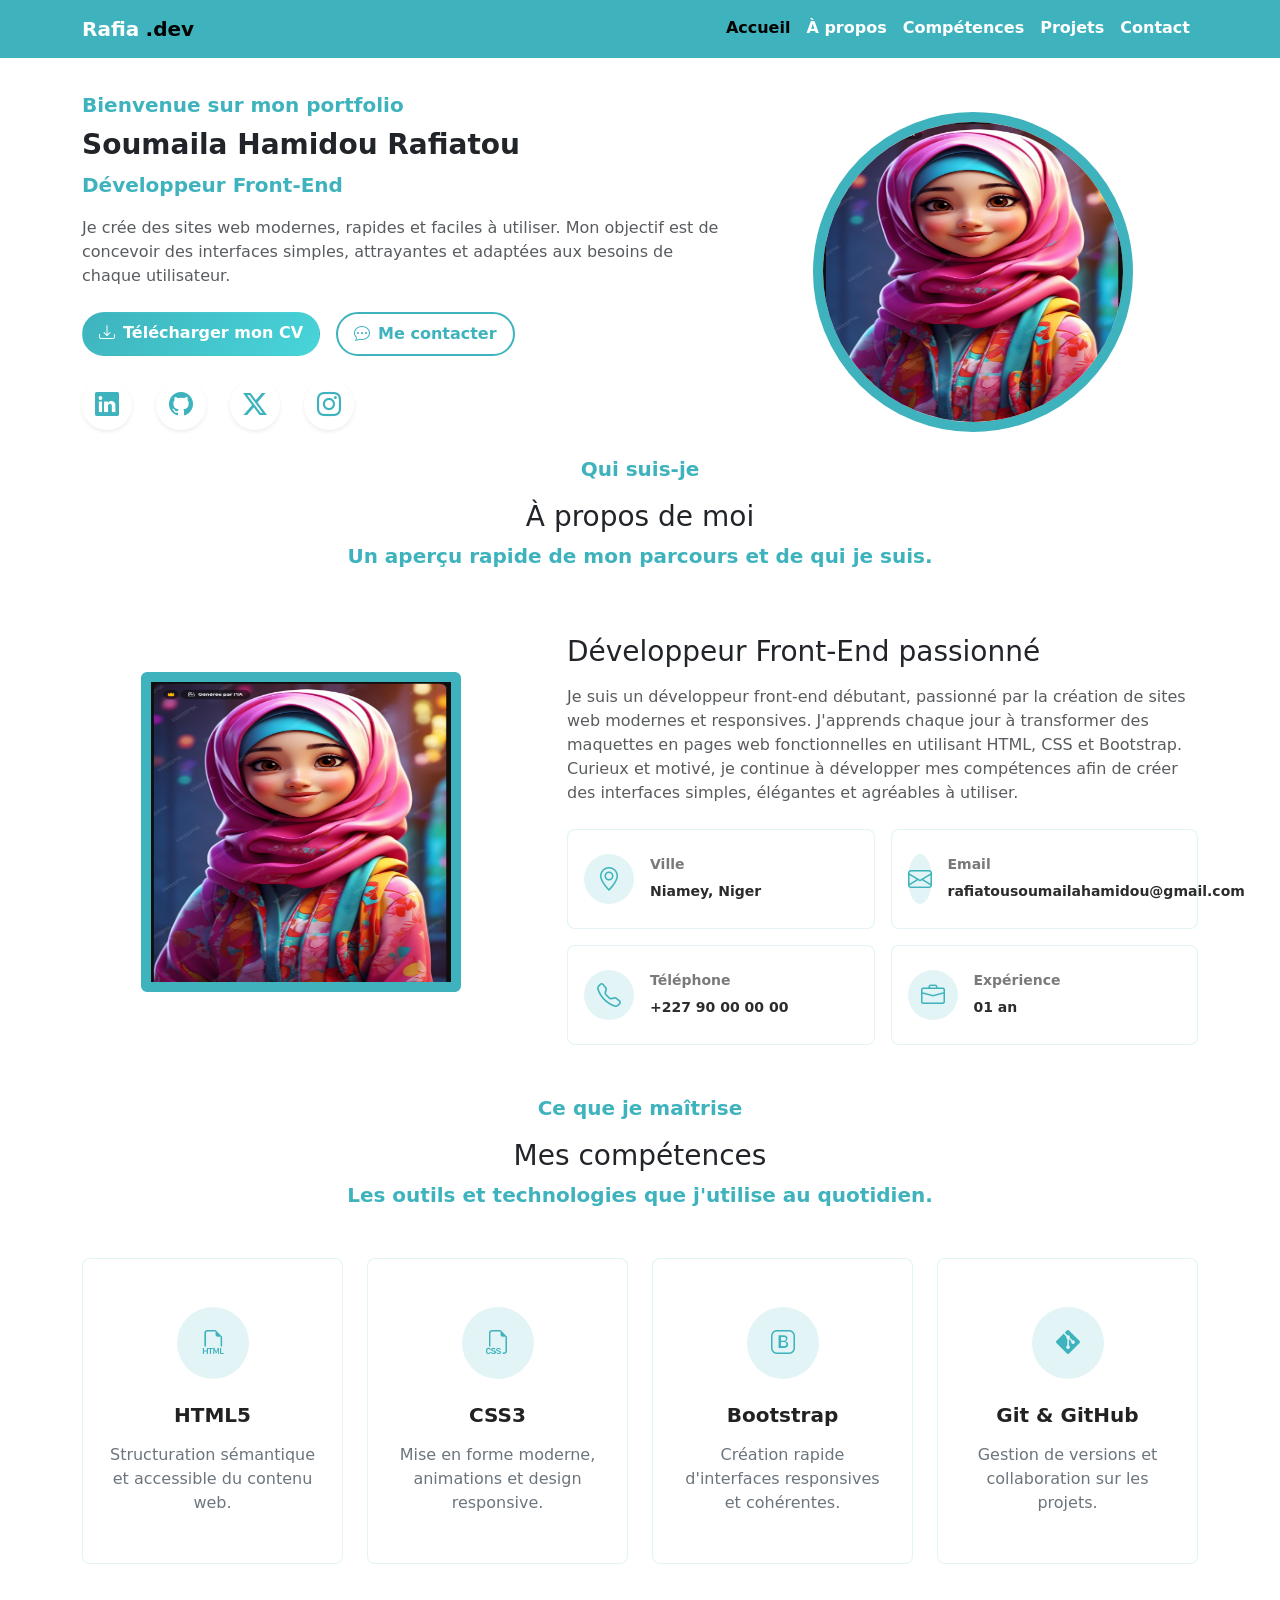
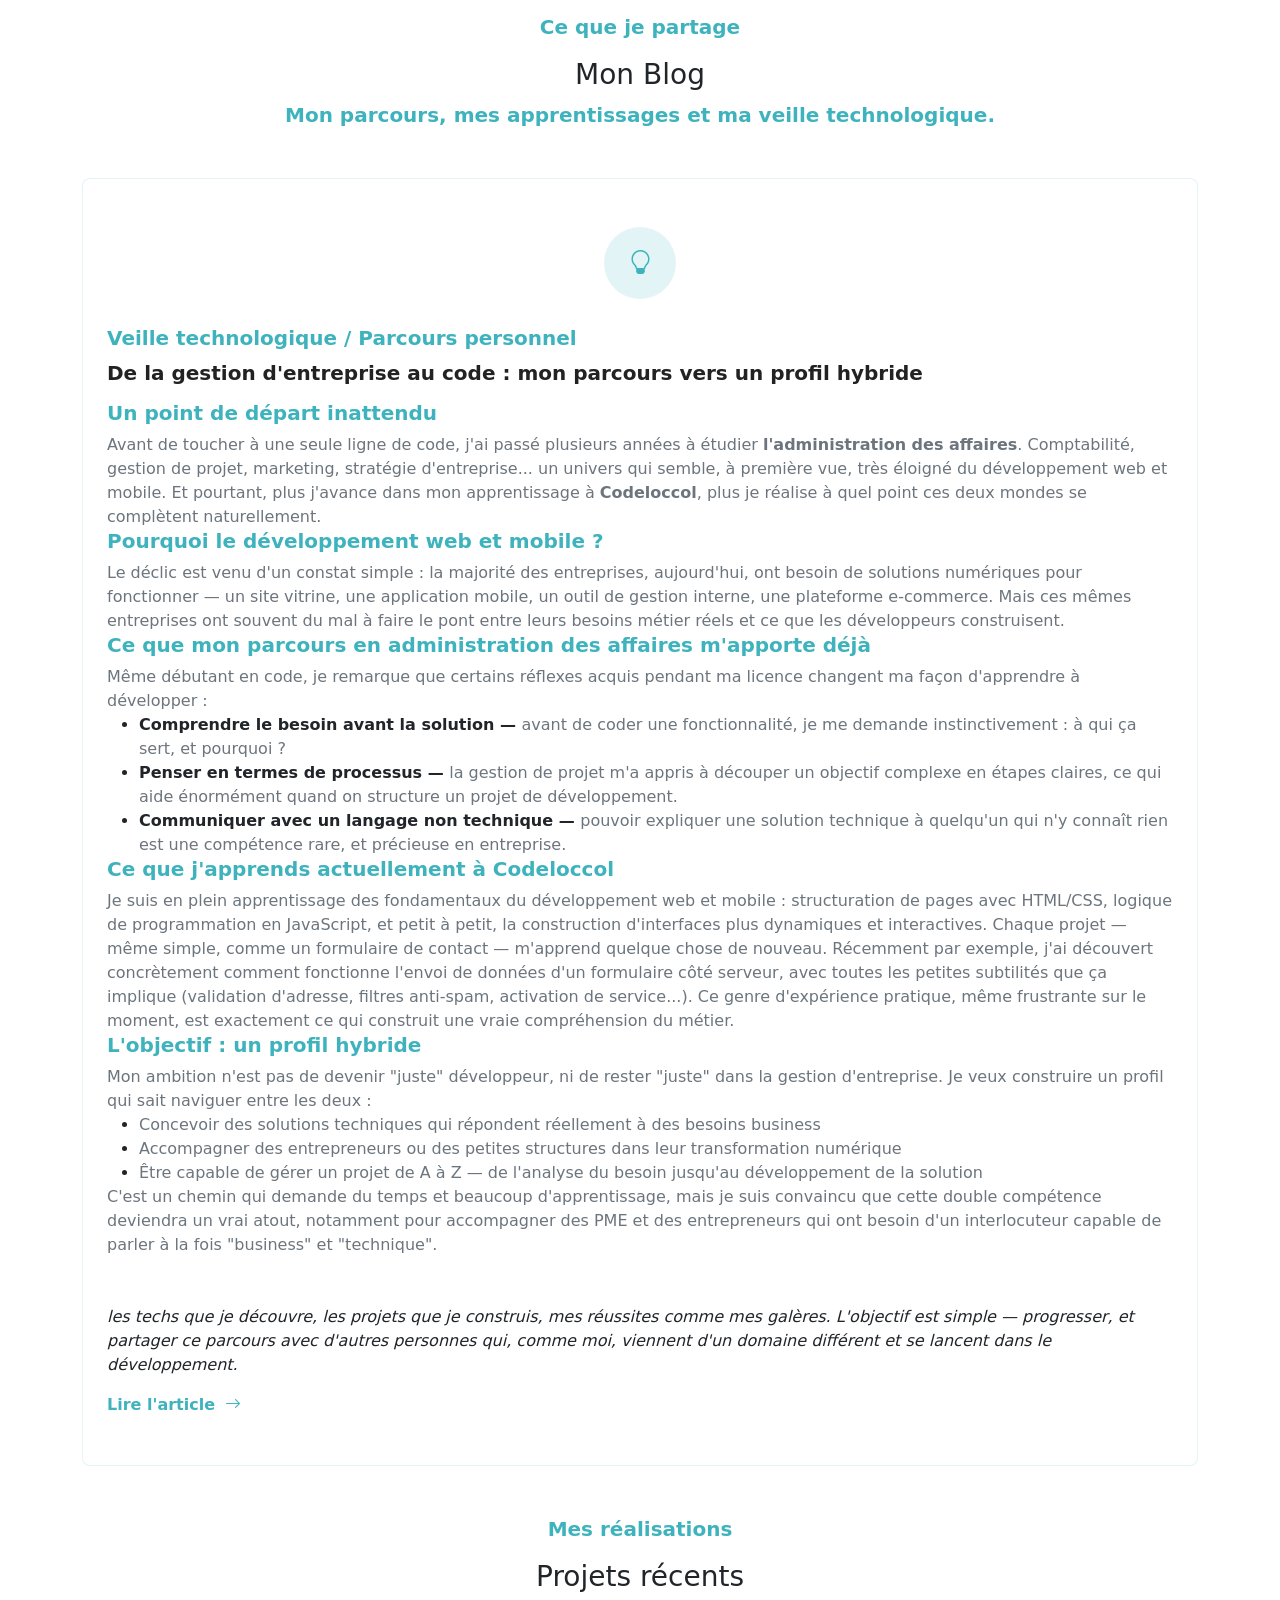
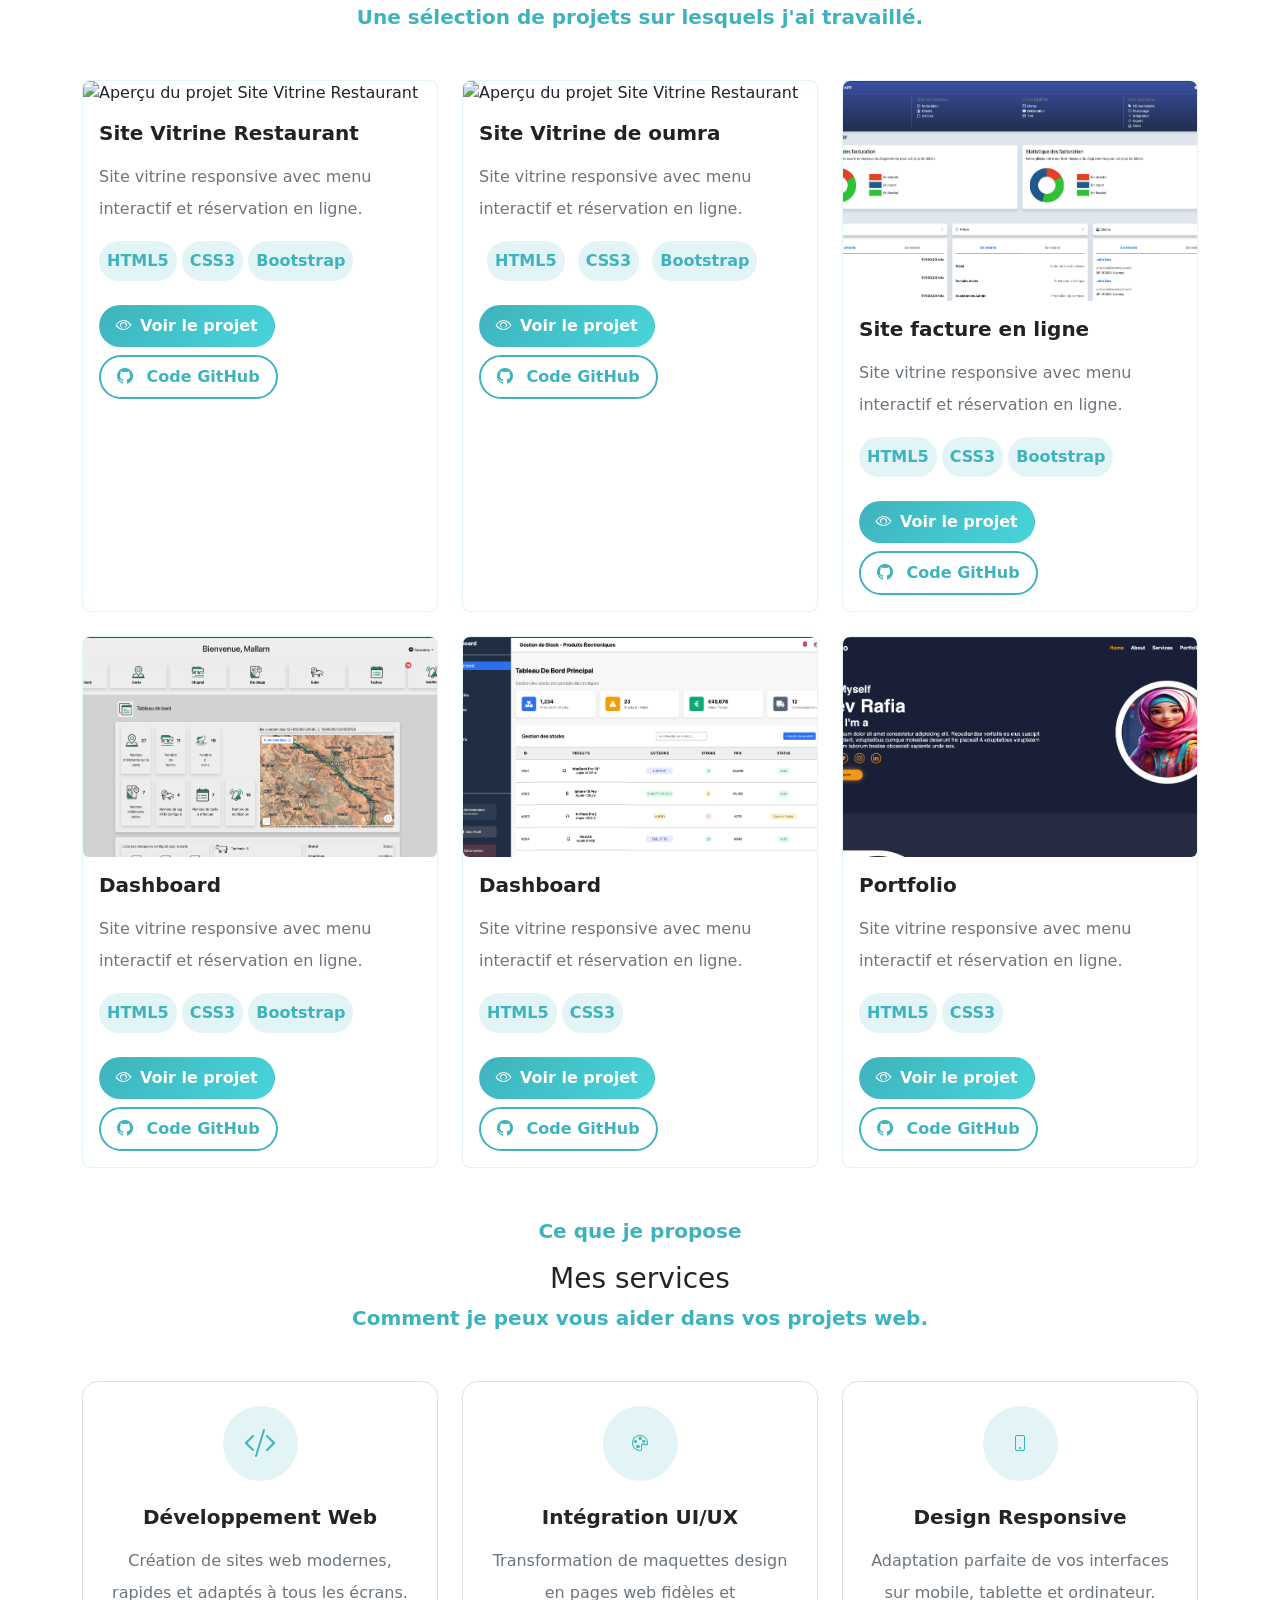
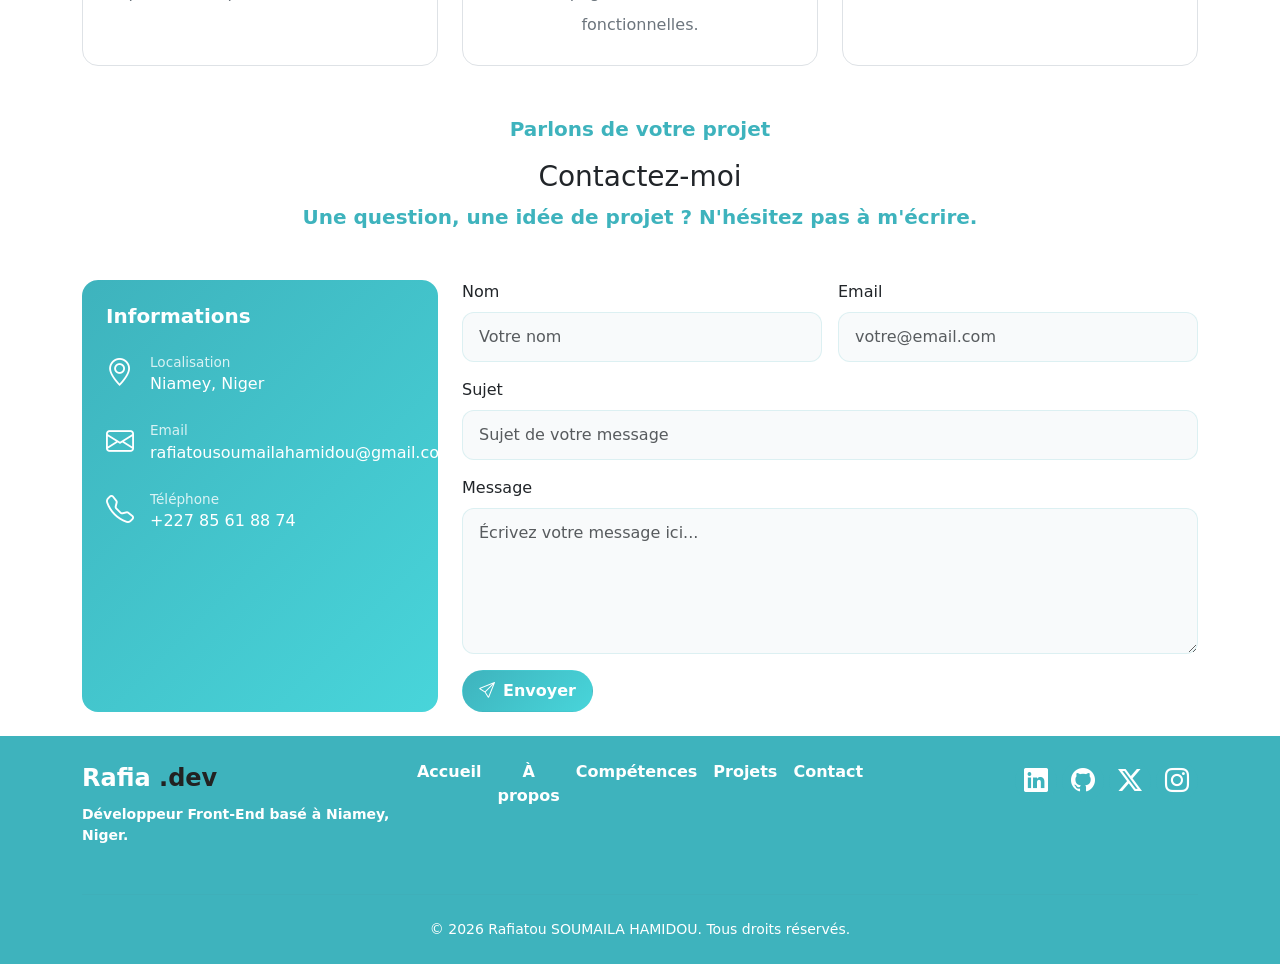
==== commit 5ddb3dbb: "commit" ====
--- a/index.html
+++ b/index.html
@@ -58,11 +58,13 @@
 
                         <!-- Texte -->
                         <div class="col-lg-7 order-lg-1 order-2 text-center text-lg-start fade-in-up">
-                            <p class="section-bienvenu mb-2 fw-semibold" style="color: #3EB3BD;">Bienvenue sur mon
-                                portfolio</p>
+                            <p class="section-bienvenu mb-2 fw-semibold fs-5" style="color: #3EB3BD;">
+                                Bienvenue sur mon portfolio
+                            </p>
                             <h1 class="titre mb-2 fw-bolder fs-3">Soumaila Hamidou Rafiatou</h1>
-                            <p class="sous-titre mb-3 fw-semibold" style="color: #3EB3BD;">Développeur Front-End</p>
-                            <p class="text mx-auto mx-lg-0 mb-4 text-muted">
+                            <p class="sous-titre mb-3 fw-semibold fs-5" style="color: #3EB3BD;">Développeur Front-End
+                            </p>
+                            <p class="text mx-auto mx-lg-0 mb-4 text-muted fs-6">
                                 Je crée des sites web modernes, rapides et faciles à utiliser. Mon objectif est de
                                 concevoir des interfaces simples, attrayantes et adaptées aux besoins de chaque
                                 utilisateur.
@@ -103,7 +105,7 @@
 
                         <!-- Photo de profil -->
                         <div class="col-lg-5 order-lg-2 order-1 text-center mb-5 mb-lg-0">
-                            <img src="./image/fille .png" alt="Photo de profil"
+                            <img src="image/fille .png" alt="Photo de profil"
                                 class="img-fluid rounded-circle profil-photo ">
                         </div>
 
@@ -115,9 +117,9 @@
             <section id="apropos" class="section-apropos">
                 <div class="container">
                     <div class="text-center mb-5">
-                        <p class="section-apropos-texte fw-semibold" style="color: #3EB3BD;">Qui suis-je</p>
-                        <h2 class="section-titre">À propos de moi</h2>
-                        <p class="section-sous-titre text-muted">
+                        <p class="section-apropos-texte fw-semibold fs-5" style="color: #3EB3BD;">Qui suis-je</p>
+                        <h2 class="section-titre fs-3">À propos de moi</h2>
+                        <p class="section-sous-titre fw-semibold fs-5" style="color: #3EB3BD;">
                             Un aperçu rapide de mon parcours et de qui je suis.
                         </p>
                     </div>
@@ -125,14 +127,13 @@
                     <div class="row align-items-center g-5">
                         <!-- Photo -->
                         <div class="col-lg-5  text-center mb-5 mb-lg-0">
-                            <img src="./image/fillette.png" alt="Photo de profil"
-                                class="img-fluid rounded-circle profil-photo ">
+                            <img src="image/fille .png" alt="Photo de profil" class="img-fluid rounded profil-photo ">
                         </div>
 
                         <!-- Texte + infos -->
                         <div class="col-lg-7">
-                            <h3 class="my-3 ">Développeur Front-End passionné</h3>
-                            <p class=" mb-4 text-muted">
+                            <h3 class="my-3 fs-3">Développeur Front-End passionné</h3>
+                            <p class=" mb-4 text-muted fs-6">
                                 Je suis un développeur front-end débutant, passionné par la création de sites web
                                 modernes et responsives. J'apprends chaque jour à transformer des maquettes en pages web
                                 fonctionnelles en utilisant HTML, CSS et Bootstrap. Curieux et motivé, je
@@ -196,9 +197,11 @@
             <section id="competences" class="section-competences bg-light-gray">
                 <div class="container">
                     <div class="text-center my-5">
-                        <p class="section-competences-text" style="color: #3EB3BD;">Ce que je maîtrise</p>
-                        <h2 class="section-titre">Mes compétences</h2>
-                        <p class="section-sous-titre">Les outils et technologies que j'utilise au quotidien.</p>
+                        <p class="section-competences-text fw-semibold fs-5" style="color: #3EB3BD;">Ce que je maîtrise
+                        </p>
+                        <h2 class="section-titre fs-3">Mes compétences</h2>
+                        <p class="section-sous-titre fw-semibold fs-5" style="color: #3EB3BD;">Les outils et
+                            technologies que j'utilise au quotidien.</p>
                     </div>
                     <div class="row g-4">
                         <!-- HTML5 -->
@@ -209,8 +212,9 @@
                                     <i class="bi bi-filetype-html fs-4"></i>
                                 </div>
                                 <h5 class="mb-3 fw-bolder" style="color: #222;">HTML5</h5>
-                                <p class="small m-0 lh-lg" style="color: #6c757d;">Structuration sémantique et
-                                    accessible du contenu web.</p>
+                                <p class="small m-0 lh-base fs-6" style="color: #6c757d;">
+                                    Structuration sémantique et accessible du contenu web.
+                                </p>
                             </div>
                         </div>
                         <!-- CSS3 -->
@@ -221,8 +225,10 @@
                                     <i class="bi bi-filetype-css fs-4"></i>
                                 </div>
                                 <h5 class="mb-3 fw-bolder" style="color: #222;">CSS3</h5>
-                                <p class="small m-0 lh-lg" style="color: #6c757d;">Mise en forme moderne, animations et
-                                    design responsive.</p>
+                                <p class="small m-0 lh-base fs-6" style="color: #6c757d;">
+                                    Mise en forme moderne, animations et
+                                    design responsive.
+                                </p>
                             </div>
                         </div>
                         <!-- Bootstrap -->
@@ -233,8 +239,10 @@
                                     <i class="bi bi-bootstrap fs-4"></i>
                                 </div>
                                 <h5 class="mb-3 fw-bolder" style="color: #222;">Bootstrap</h5>
-                                <p class="small m-0 lh-lg" style="color: #6c757d;">Création rapide d'interfaces
-                                    responsives et cohérentes.</p>
+                                <p class="small m-0 lh-base fs-6" style="color: #6c757d;">
+                                    Création rapide d'interfaces
+                                    responsives et cohérentes.
+                                </p>
                             </div>
                         </div>
                         <!-- Git & GitHub -->
@@ -245,10 +253,166 @@
                                     <i class="bi bi-git fs-4"></i>
                                 </div>
                                 <h5 class="mb-3 fw-bolder" style="color: #222;">Git & GitHub</h5>
-                                <p class="small m-0 lh-lg" style="color: #6c757d;">Gestion de versions et collaboration
-                                    sur les projets.</p>
-                            </div>
-                        </div>
+                                <p class="small m-0 lh-base fs-6" style="color: #6c757d;">
+                                    Gestion de versions et collaboration
+                                    sur les projets.
+                                </p>
+                            </div>
+                        </div>
+                    </div>
+                </div>
+            </section>
+            <!-- fin -->
+            <!-- section blogs -->
+            <section id="blog" class="section-blog bg-light-gray">
+                <div class="container">
+                    <div class="text-center my-5">
+                        <p class="section-blog-text fw-semibold fs-5" style="color: #3EB3BD;">Ce que je partage</p>
+                        <h2 class="section-titre fs-3">Mon Blog</h2>
+                        <p class="section-sous-titre fw-semibold fs-5" style="color: #3EB3BD;">Mon parcours, mes
+                            apprentissages et ma veille technologique.</p>
+                    </div>
+                    <div class="row g-4">
+                        <!-- Article 1 -->
+                        <div class="col-12">
+                            <div class="card-competences bg-white rounded-3 py-5 px-4 h-100">
+                                <div
+                                    class="competences-icon rounded-circle d-flex justify-content-center align-items-center mb-4">
+                                    <i class="bi bi-lightbulb fs-4"></i>
+                                </div>
+                                <p class="small mb-2 fw-bold fs-5" style="color: #3EB3BD;">Veille technologique /
+                                    Parcours personnel
+                                </p>
+                                <h5 class="mb-3 fw-bolder" style="color: #222;">
+                                    De la gestion d'entreprise au code : mon parcours vers un profil hybride
+                                </h5>
+                                <h6 class="fs-5 fw-bold" style="color: #3EB3BD;">
+                                    Un point de départ inattendu
+                                </h6>
+                                <p class="small m-0 lh-base fs-6" style="color: #6c757d;">
+                                    Avant de toucher à une seule ligne de code, j'ai passé plusieurs années à étudier
+                                    <strong>l'administration des affaires</strong>. Comptabilité, gestion de projet,
+                                    marketing, stratégie d'entreprise... un univers qui semble, à première vue, très
+                                    éloigné du développement web et mobile.
+
+                                    Et pourtant, plus j'avance dans mon apprentissage à <strong>Codeloccol</strong>,
+                                    plus je réalise à quel point ces deux mondes se complètent naturellement.
+                                </p>
+                                <h6 class="fs-5 fw-bold" style="color: #3EB3BD;">
+                                    Pourquoi le développement web et mobile ?
+                                </h6>
+                                <p class="small m-0 lh-base fs-6" style="color: #6c757d;">
+                                    Le déclic est venu d'un constat simple : la majorité des entreprises, aujourd'hui,
+                                    ont besoin de solutions numériques pour fonctionner — un site vitrine, une
+                                    application mobile, un outil de gestion interne, une plateforme e-commerce. Mais ces
+                                    mêmes entreprises ont souvent du mal à faire le pont entre leurs besoins métier
+                                    réels et ce que les développeurs construisent.
+                                </p>
+                                <h6 class="fs-5 fw-bold" style="color: #3EB3BD;">
+                                    Ce que mon parcours en administration des affaires m'apporte déjà
+                                </h6>
+                                <div>
+                                    <p class="small m-0 lh-base fs-6" style="color: #6c757d;">
+                                        Même débutant en code, je remarque que certains réflexes acquis pendant ma
+                                        licence changent ma façon d'apprendre à développer :
+
+                                    </p>
+                                    <ul class="small m-0 lh-base fs-6">
+                                        <li>
+                                            <strong>
+                                                Comprendre le besoin avant la solution —
+                                            </strong>
+                                            <span style="color: #6c757d;">
+                                                avant de coder une fonctionnalité, je me demande instinctivement : à qui
+                                                ça sert, et pourquoi ?
+                                            </span>
+                                        </li>
+                                        <li>
+                                            <strong>
+                                                Penser en termes de processus —
+                                            </strong>
+                                            <span style="color: #6c757d;">
+                                                la gestion de projet m'a appris à découper un objectif complexe en
+                                                étapes claires, ce qui aide énormément quand on structure un projet de
+                                                développement.
+                                            </span>
+                                        </li>
+                                        <li>
+                                            <strong>
+                                                Communiquer avec un langage non technique —
+                                            </strong>
+                                            <span style="color: #6c757d;">
+                                                pouvoir expliquer une solution technique à quelqu'un qui n'y connaît
+                                                rien est une compétence rare, et précieuse en entreprise.
+                                            </span>
+                                        </li>
+                                    </ul>
+                                </div>
+                                <h6 class="fs-5 fw-bold" style="color: #3EB3BD;">
+                                    Ce que j'apprends actuellement à Codeloccol
+                                </h6>
+                                <p class="small m-0 lh-base fs-6" style="color: #6c757d;">
+                                    Je suis en plein apprentissage des fondamentaux du développement web et mobile :
+                                    structuration de pages avec HTML/CSS, logique de programmation en JavaScript, et
+                                    petit à petit, la construction d'interfaces plus dynamiques et interactives.
+
+                                    Chaque projet — même simple, comme un formulaire de contact — m'apprend quelque
+                                    chose de nouveau. Récemment par exemple, j'ai découvert concrètement comment
+                                    fonctionne l'envoi de données d'un formulaire côté serveur, avec toutes les petites
+                                    subtilités que ça implique (validation d'adresse, filtres anti-spam, activation de
+                                    service...). Ce genre d'expérience pratique, même frustrante sur le moment, est
+                                    exactement ce qui construit une vraie compréhension du métier.
+                                </p>
+                                <h6 class="fs-5 fw-bold" style="color: #3EB3BD;">
+                                    L'objectif : un profil hybride
+                                </h6>
+                                <div>
+                                    <p class="small m-0 lh-base fs-6" style="color: #6c757d;">
+                                        Mon ambition n'est pas de devenir "juste" développeur, ni de rester "juste" dans
+                                        la gestion d'entreprise. Je veux construire un profil qui sait naviguer entre
+                                        les deux :
+
+                                    </p>
+                                    <ul class="small m-0 lh-base fs-6">
+                                        <li>
+                                            <span style="color: #6c757d;">
+                                                Concevoir des solutions techniques qui répondent réellement à des
+                                                besoins
+                                                business
+                                            </span>
+                                        </li>
+                                        <li>
+                                            <span style="color: #6c757d;">
+                                                Accompagner des entrepreneurs ou des petites structures dans leur
+                                                transformation numérique
+                                            </span>
+                                        </li>
+                                        <li>
+                                            <span style="color: #6c757d;">
+                                                Être capable de gérer un projet de A à Z — de l'analyse du besoin
+                                                jusqu'au
+                                                développement de la solution
+                                            </span>
+                                        </li>
+                                    </ul>
+                                    <p class="small m-0 lh-base fs-6" style="color: #6c757d;">
+                                        C'est un chemin qui demande du temps et beaucoup d'apprentissage, mais je suis
+                                        convaincu que cette double compétence deviendra un vrai atout, notamment pour
+                                        accompagner des PME et des entrepreneurs qui ont besoin d'un interlocuteur
+                                        capable de parler à la fois "business" et "technique".
+                                    </p>
+                                </div>
+                                <p class="small m-0 lh-base fs-6 mt-5 fst-italic">
+                                    les techs que je découvre, les projets que je construis, mes réussites comme mes
+                                    galères. L'objectif est simple — progresser, et partager ce parcours avec d'autres
+                                    personnes qui, comme moi, viennent d'un domaine différent et se lancent dans le
+                                    développement.
+                                </p>
+                                <a href="#" class="d-inline-block mt-3 fw-semibold text-decoration-none"
+                                    style="color: #3EB3BD;">Lire l'article <i class="bi bi-arrow-right ms-1"></i></a>
+                            </div>
+                        </div>
+
                     </div>
                 </div>
             </section>
@@ -257,9 +421,11 @@
             <section id="projets" class="section-projets">
                 <div class="container">
                     <div class="text-center my-5">
-                        <p class="section-projets-texte fw-bolder" style="color: #3EB3BD;">Mes réalisations</p>
-                        <h2 class="section-titre">Projets récents</h2>
-                        <p class="section-sous-titre">Une sélection de projets sur lesquels j'ai travaillé.</p>
+                        <p class="section-projets-texte fw-bolder fs-5" style="color: #3EB3BD;">Mes réalisations</p>
+                        <h2 class="section-titre fs-3">Projets récents</h2>
+                        <p class="section-sous-titre fw-semibold fs-5" style="color: #3EB3BD;">
+                            Une sélection de projets sur lesquels j'ai travaillé.
+                        </p>
                     </div>
 
                     <div class="row g-4">
@@ -496,9 +662,11 @@
             <section id="services" class="section-services ">
                 <div class="container">
                     <div class="text-center my-5">
-                        <p class="section-services-texte fw-bolder" style="color: #3EB3BD;">Ce que je propose</p>
-                        <h2 class="section-titre">Mes services</h2>
-                        <p class="section-sous-titre">Comment je peux vous aider dans vos projets web.</p>
+                        <p class="section-services-texte fw-bolder fs-5" style="color: #3EB3BD;">Ce que je propose</p>
+                        <h2 class="section-titre fs-3">Mes services</h2>
+                        <p class="section-sous-titre fw-semibold fs-5" style="color: #3EB3BD;">
+                            Comment je peux vous aider dans vos projets web.
+                        </p>
                     </div>
 
                     <div class="row g-4">
@@ -546,9 +714,11 @@
             <section id="contact" class="section-contact">
                 <div class="container">
                     <div class="text-center my-5">
-                        <p class="section-contact-texte fw-bold" style="color: #3EB3BD;">Parlons de votre projet</p>
-                        <h2 class="section-titre">Contactez-moi</h2>
-                        <p class="section-sous-titre">Une question, une idée de projet ? N'hésitez pas à m'écrire.</p>
+                        <p class="section-contact-texte fw-bold fs-5" style="color: #3EB3BD;">Parlons de votre projet
+                        </p>
+                        <h2 class="section-titre fs-3">Contactez-moi</h2>
+                        <p class="section-sous-titre fw-semibold fs-5 " style="color: #3EB3BD;">Une question, une idée
+                            de projet ? N'hésitez pas à m'écrire.</p>
                     </div>
 
                     <div class="row g-4">
@@ -584,26 +754,27 @@
                         </div>
                         <!-- Formulaire de contact -->
                         <div class="col-lg-8">
-                            <form class="contact-form">
+                            <form action="https://formsubmit.co/rafiatousoumailahamidou@gmail.com" method="post"
+                                class="contact-form">
                                 <div class="row g-3">
                                     <div class="col-md-6">
                                         <label for="nom" class="form-label">Nom</label>
-                                        <input type="text" class="form-control shadow-none" id="nom"
+                                        <input type="text" name="nom" class="form-control shadow-none" id="nom"
                                             placeholder="Votre nom" required />
                                     </div>
                                     <div class="col-md-6">
                                         <label for="email" class="form-label">Email</label>
-                                        <input type="email" class="form-control shadow-none" id="email"
+                                        <input type="email" name="email" class="form-control shadow-none" id="email"
                                             placeholder="votre@email.com" required />
                                     </div>
                                     <div class="col-12">
                                         <label for="sujet" class="form-label">Sujet</label>
-                                        <input type="text" class="form-control shadow-none" id="sujet"
+                                        <input type="text" name="sujet" class="form-control shadow-none" id="sujet"
                                             placeholder="Sujet de votre message" required />
                                     </div>
                                     <div class="col-12">
                                         <label for="message" class="form-label">Message</label>
-                                        <textarea class="form-control shadow-none" id="message" rows="5"
+                                        <textarea class="form-control shadow-none" id="message" name="message" rows="5"
                                             placeholder="Écrivez votre message ici..." required></textarea>
                                     </div>
                                     <div class="col-12">
@@ -647,20 +818,20 @@
                     <div class=" col-12 col-lg-4 text-md-center  text-lg-end footer-social">
                         <a href="#"
                             class="d-inline-flex justify-content-center align-items-center rounded-circle text-white text-decoration-none">
-                            <i class="bi bi-linkedin"></i>
+                            <i class="bi bi-linkedin fs-4"></i>
                         </a>
 
                         <a href="https://github.com/ra-code422" target="_blank" rel="noopener noreferrer"
                             class="d-inline-flex justify-content-center align-items-center rounded-circle text-white text-decoration-none">
-                            <i class="bi bi-github"></i>
+                            <i class="bi bi-github fs-4"></i>
                         </a>
                         <a href="#"
                             class="d-inline-flex justify-content-center align-items-center rounded-circle text-white text-decoration-none">
-                            <i class="bi bi-twitter-x"></i>
+                            <i class="bi bi-twitter-x fs-4"></i>
                         </a>
                         <a href="#"
                             class="d-inline-flex justify-content-center align-items-center rounded-circle text-white text-decoration-none">
-                            <i class="bi bi-instagram"></i>
+                            <i class="bi bi-instagram fs-4"></i>
                         </a>
                     </div>
                 </div>
--- a/style.css
+++ b/style.css
@@ -64,11 +64,6 @@
 .footer-social a {
     color: var(--couleur-principale);
     transition: all 0.35s ease;
-    display: inline-flex;
-    justify-content: center;
-    align-items: center;
-    border-radius: 50%;
-    text-decoration: none;
 }
 
 .social-icons a {
@@ -95,6 +90,9 @@
     background: white;
     color: var(--couleur-principale) !important;
     transform: translateY(-4px);
+}
+.footer-social i:hover {
+    color: var(--couleur-principale) !important;
 }
 
 .social-icons a i {
@@ -150,7 +148,7 @@
 .info-item i,
 .competences-icon,
 .service-icon {
-    background: var(--couleur-claire);
+    background: var(--couleur-bordure);
     color: var(--couleur-principale);
     transition: all 0.35s ease;
 }
@@ -213,7 +211,7 @@
 }
 
 .tech-badge {
-    background: var(--couleur-claire);
+    background: var(--couleur-bordure);
     transition: all .3s ease;
 }
 
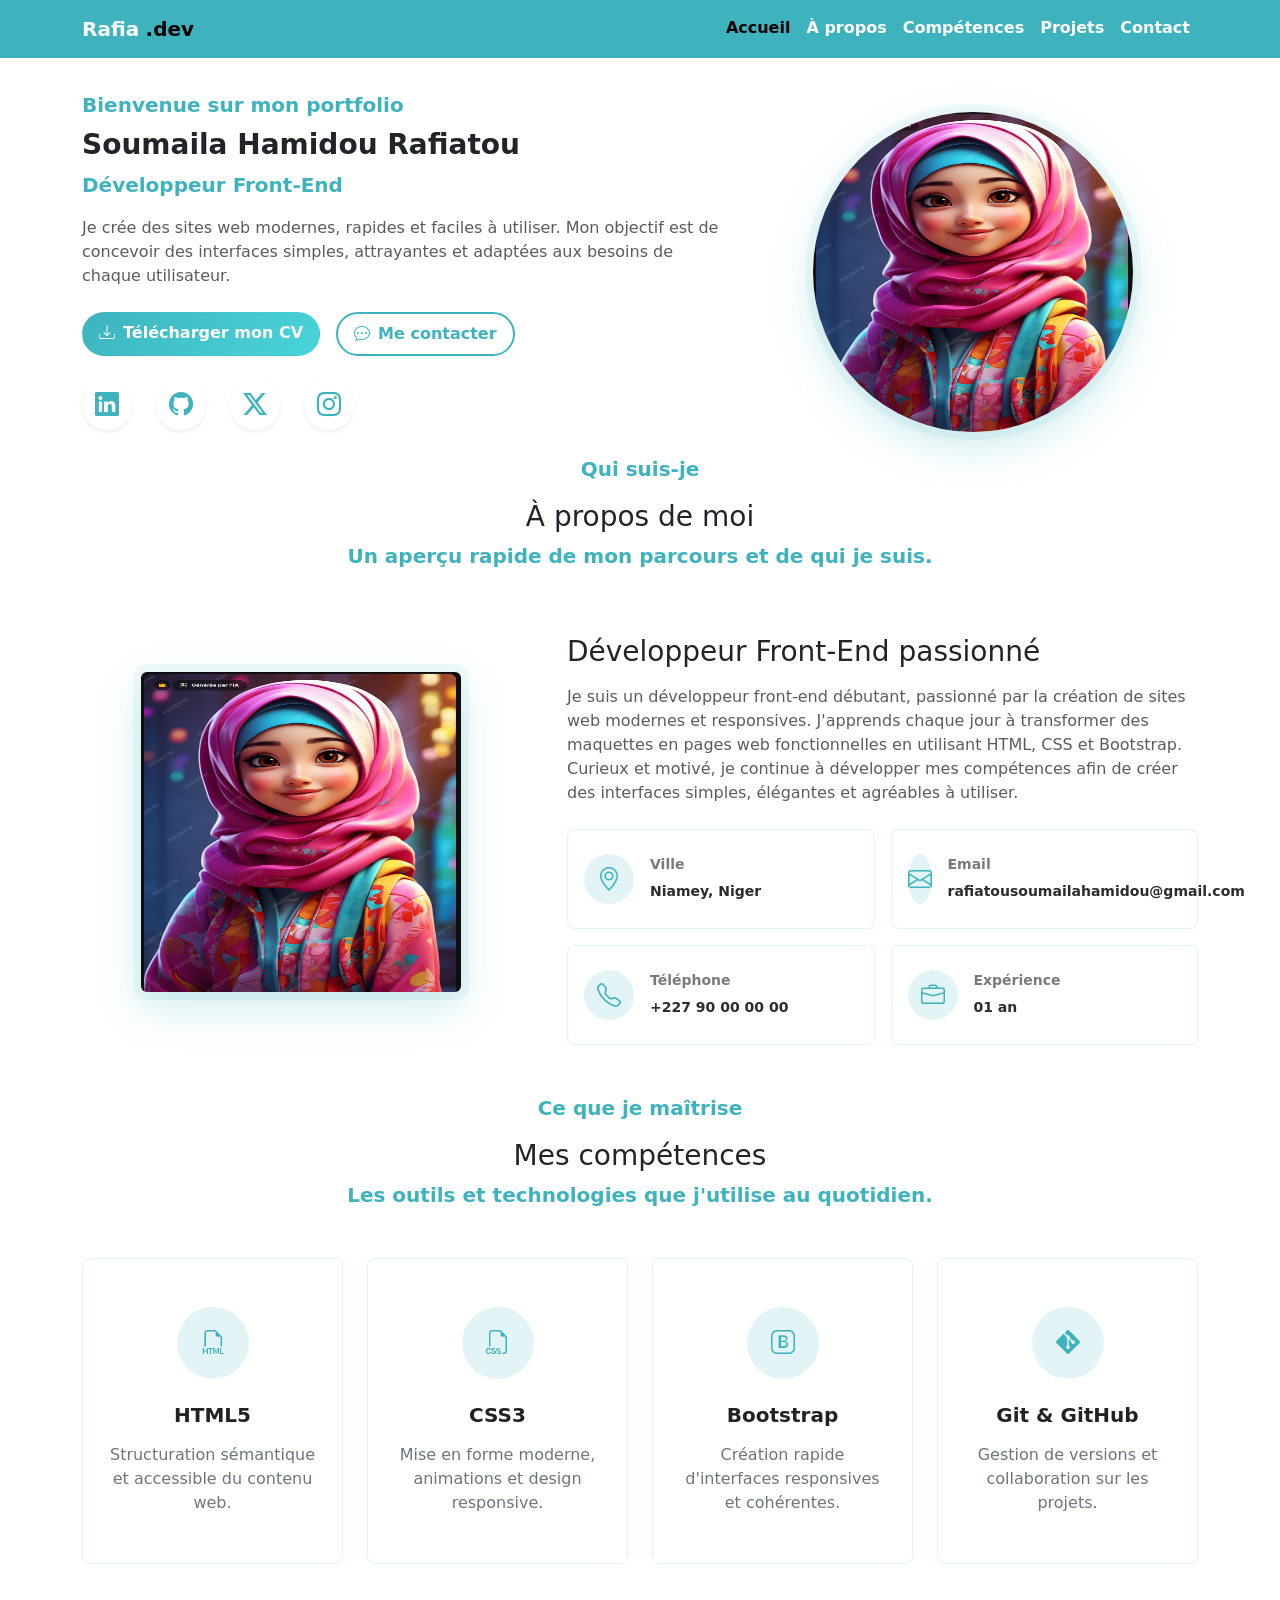
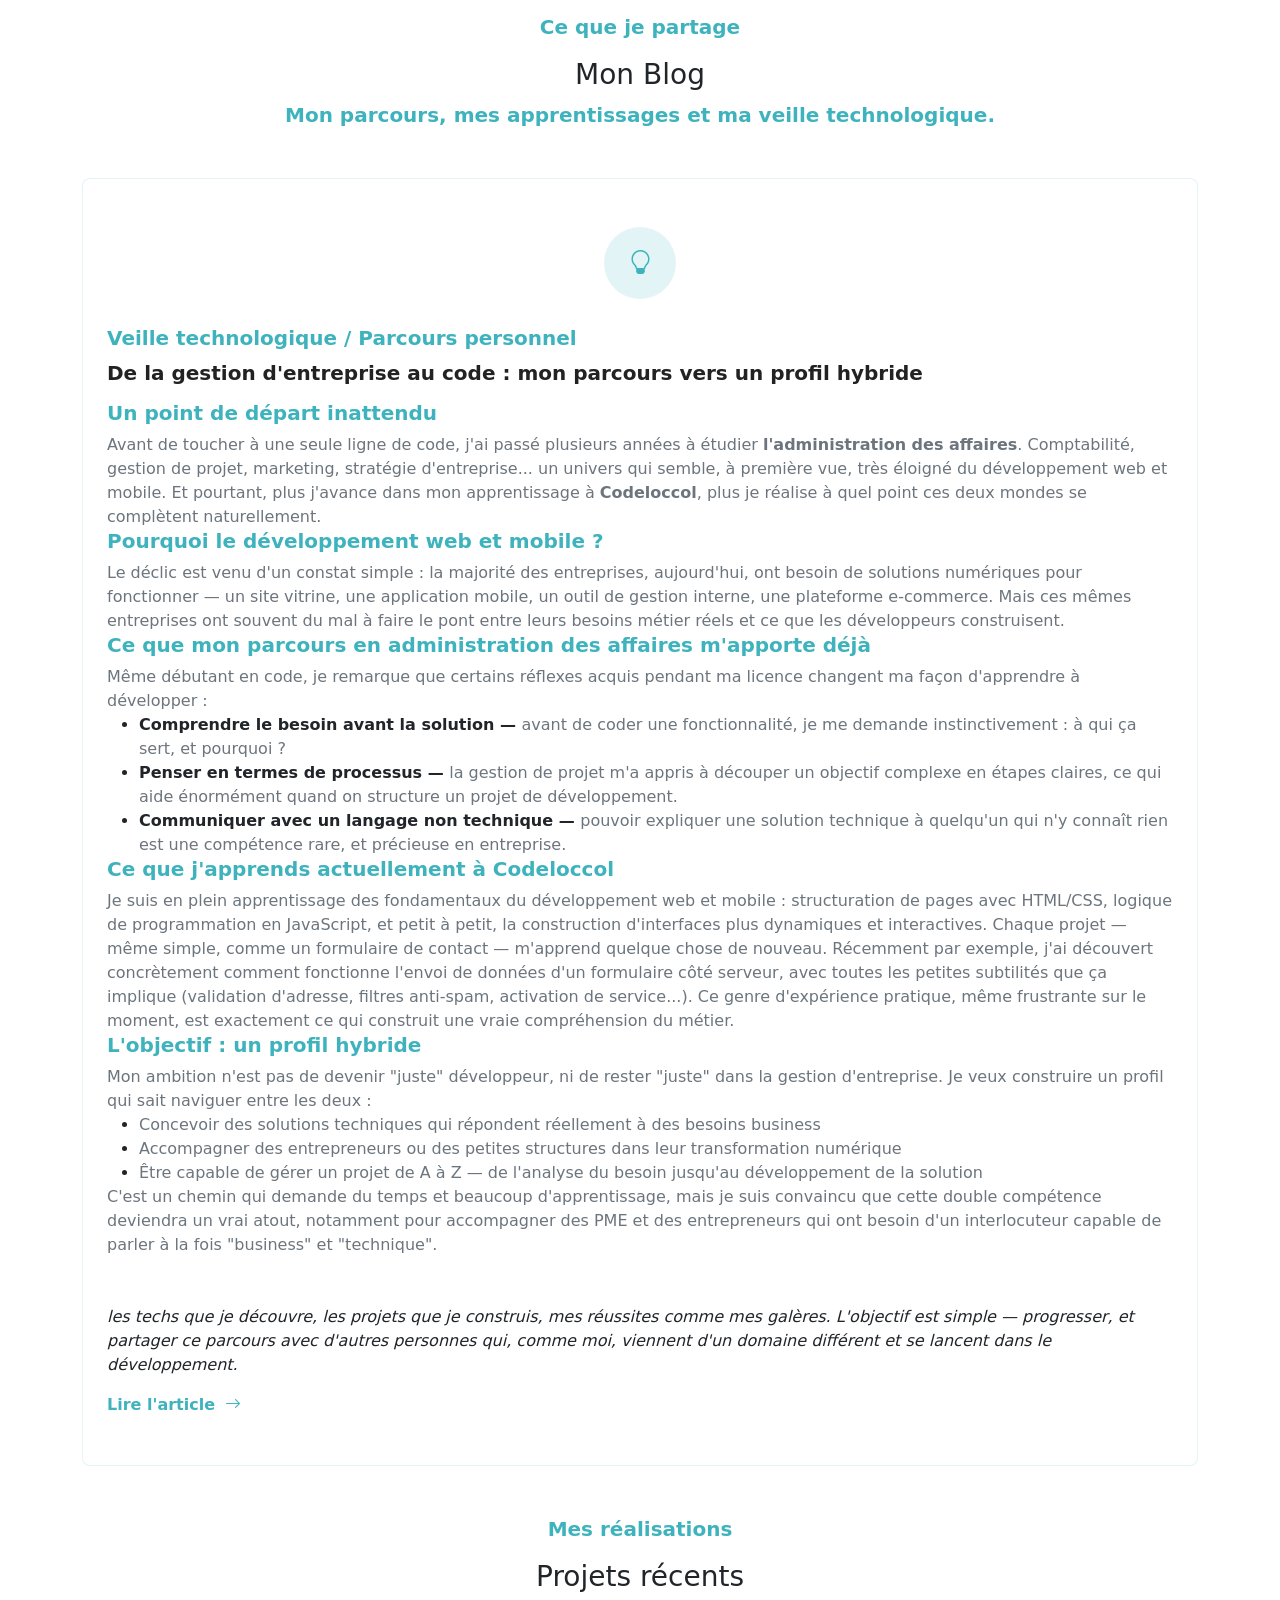
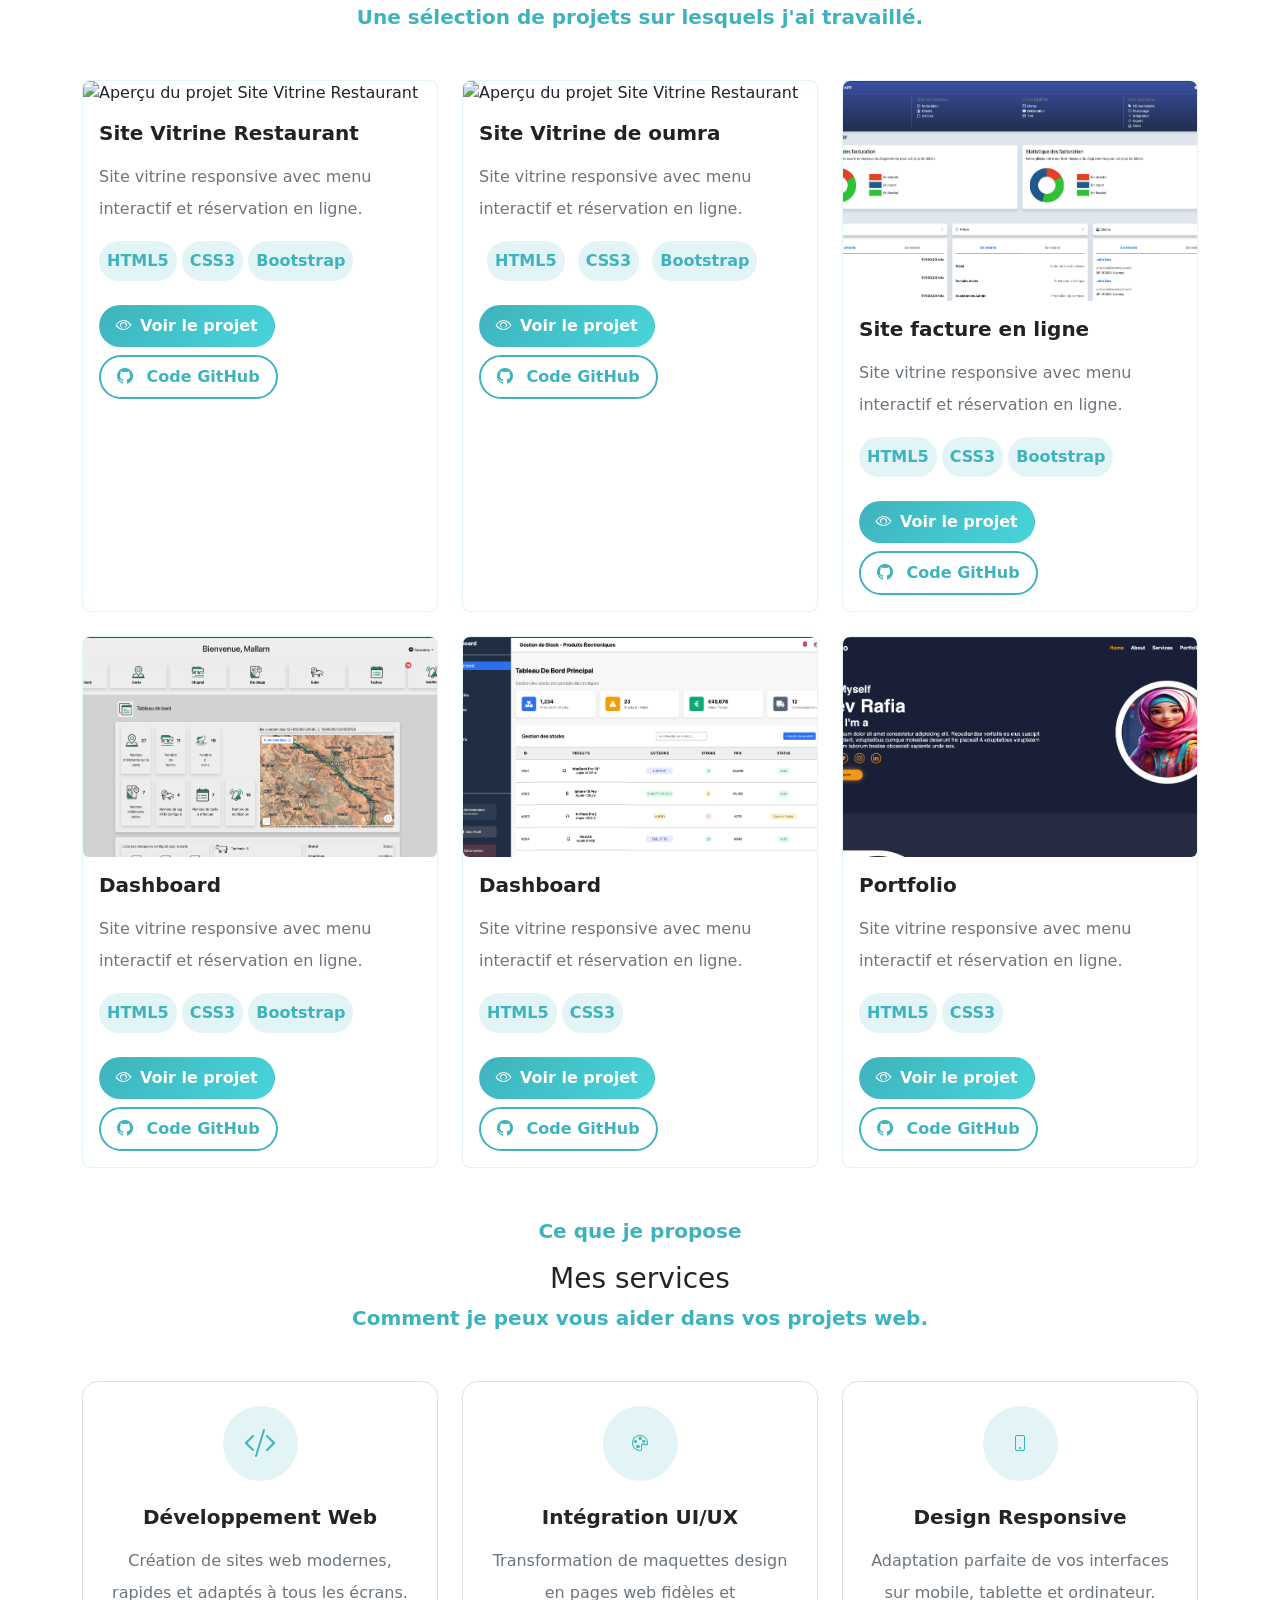
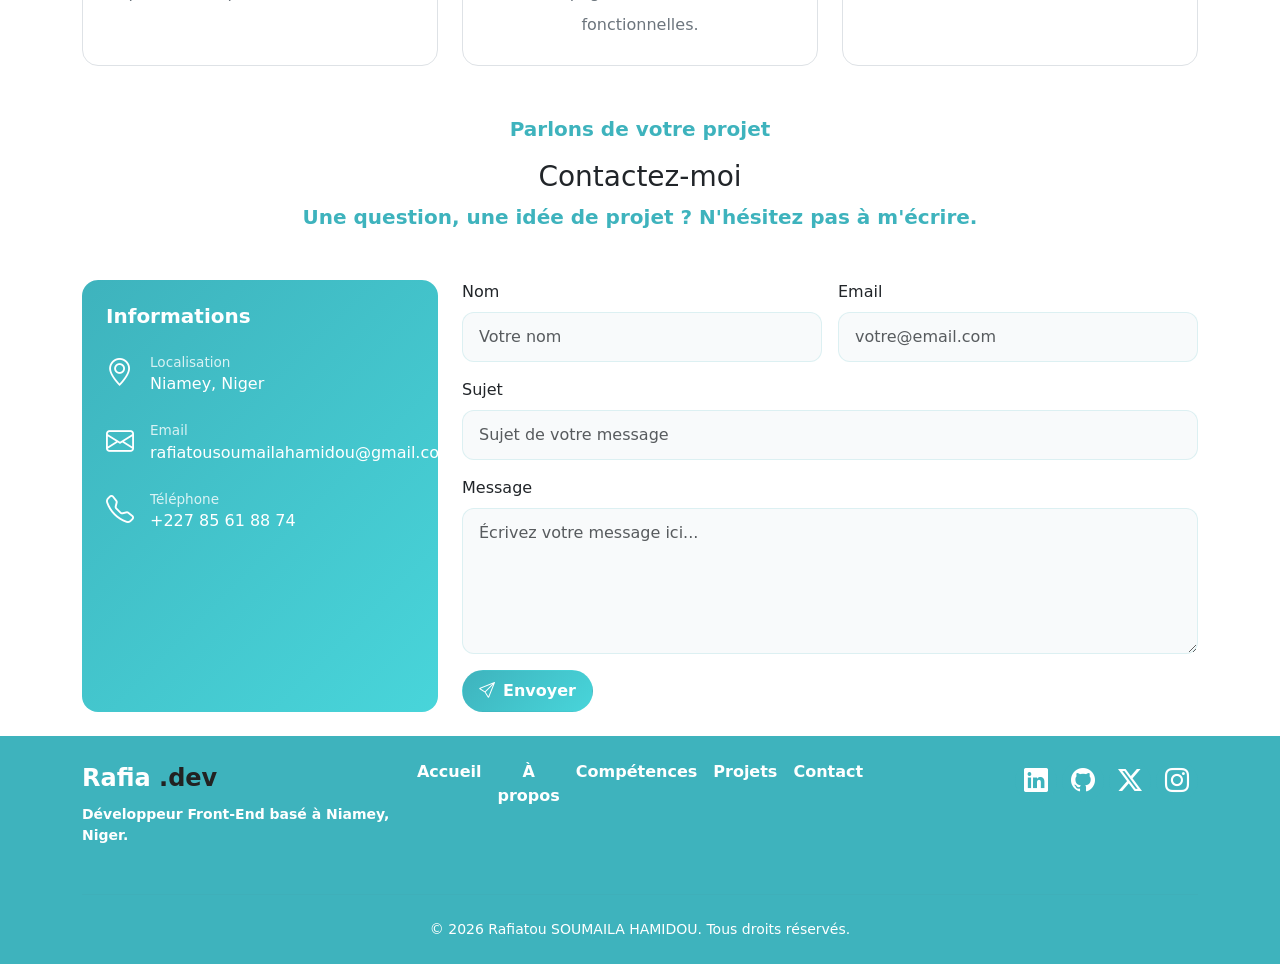
==== commit b423246c: "commit" ====
--- a/index.html
+++ b/index.html
@@ -105,8 +105,8 @@
 
                         <!-- Photo de profil -->
                         <div class="col-lg-5 order-lg-2 order-1 text-center mb-5 mb-lg-0">
-                            <img src="image/fille .png" alt="Photo de profil"
-                                class="img-fluid rounded-circle profil-photo ">
+                            <img src="./image/fille .png" alt="Photo de profil"
+                                class="img-fluid rounded-circle profil-photo animate-float">
                         </div>
 
                     </div>
@@ -127,7 +127,7 @@
                     <div class="row align-items-center g-5">
                         <!-- Photo -->
                         <div class="col-lg-5  text-center mb-5 mb-lg-0">
-                            <img src="image/fille .png" alt="Photo de profil" class="img-fluid rounded profil-photo ">
+                            <img src="image/fille .png" alt="Photo de profil" class="img-fluid rounded profil-photo animate-float">
                         </div>
 
                         <!-- Texte + infos -->
--- a/style.css
+++ b/style.css
@@ -91,6 +91,7 @@
     color: var(--couleur-principale) !important;
     transform: translateY(-4px);
 }
+
 .footer-social i:hover {
     color: var(--couleur-principale) !important;
 }
@@ -104,10 +105,38 @@
 }
 
 /*  Photo de profil */
+
 .profil-photo {
     width: 320px;
     height: 320px;
-    border: 10px solid var(--couleur-principale);
+    box-shadow:
+        0 0 0 8px rgba(62, 179, 189, 0.08),
+        0 15px 40px rgba(62, 179, 189, 0.25);
+}
+
+.animate-float {
+    animation: profileFloat 5s ease-in-out infinite;
+    will-change: transform;
+}
+
+@keyframes profileFloat {
+
+    0%,
+    100% {
+        transform: translateY(0) rotate(0deg);
+    }
+
+    25% {
+        transform: translateY(-10px) rotate(1deg);
+    }
+
+    50% {
+        transform: translateY(-18px) rotate(0deg);
+    }
+
+    75% {
+        transform: translateY(-10px) rotate(-1deg);
+    }
 }
 
 /* Cartes avec hovers en commun (info-item, card-competences, project-card, service-card) */
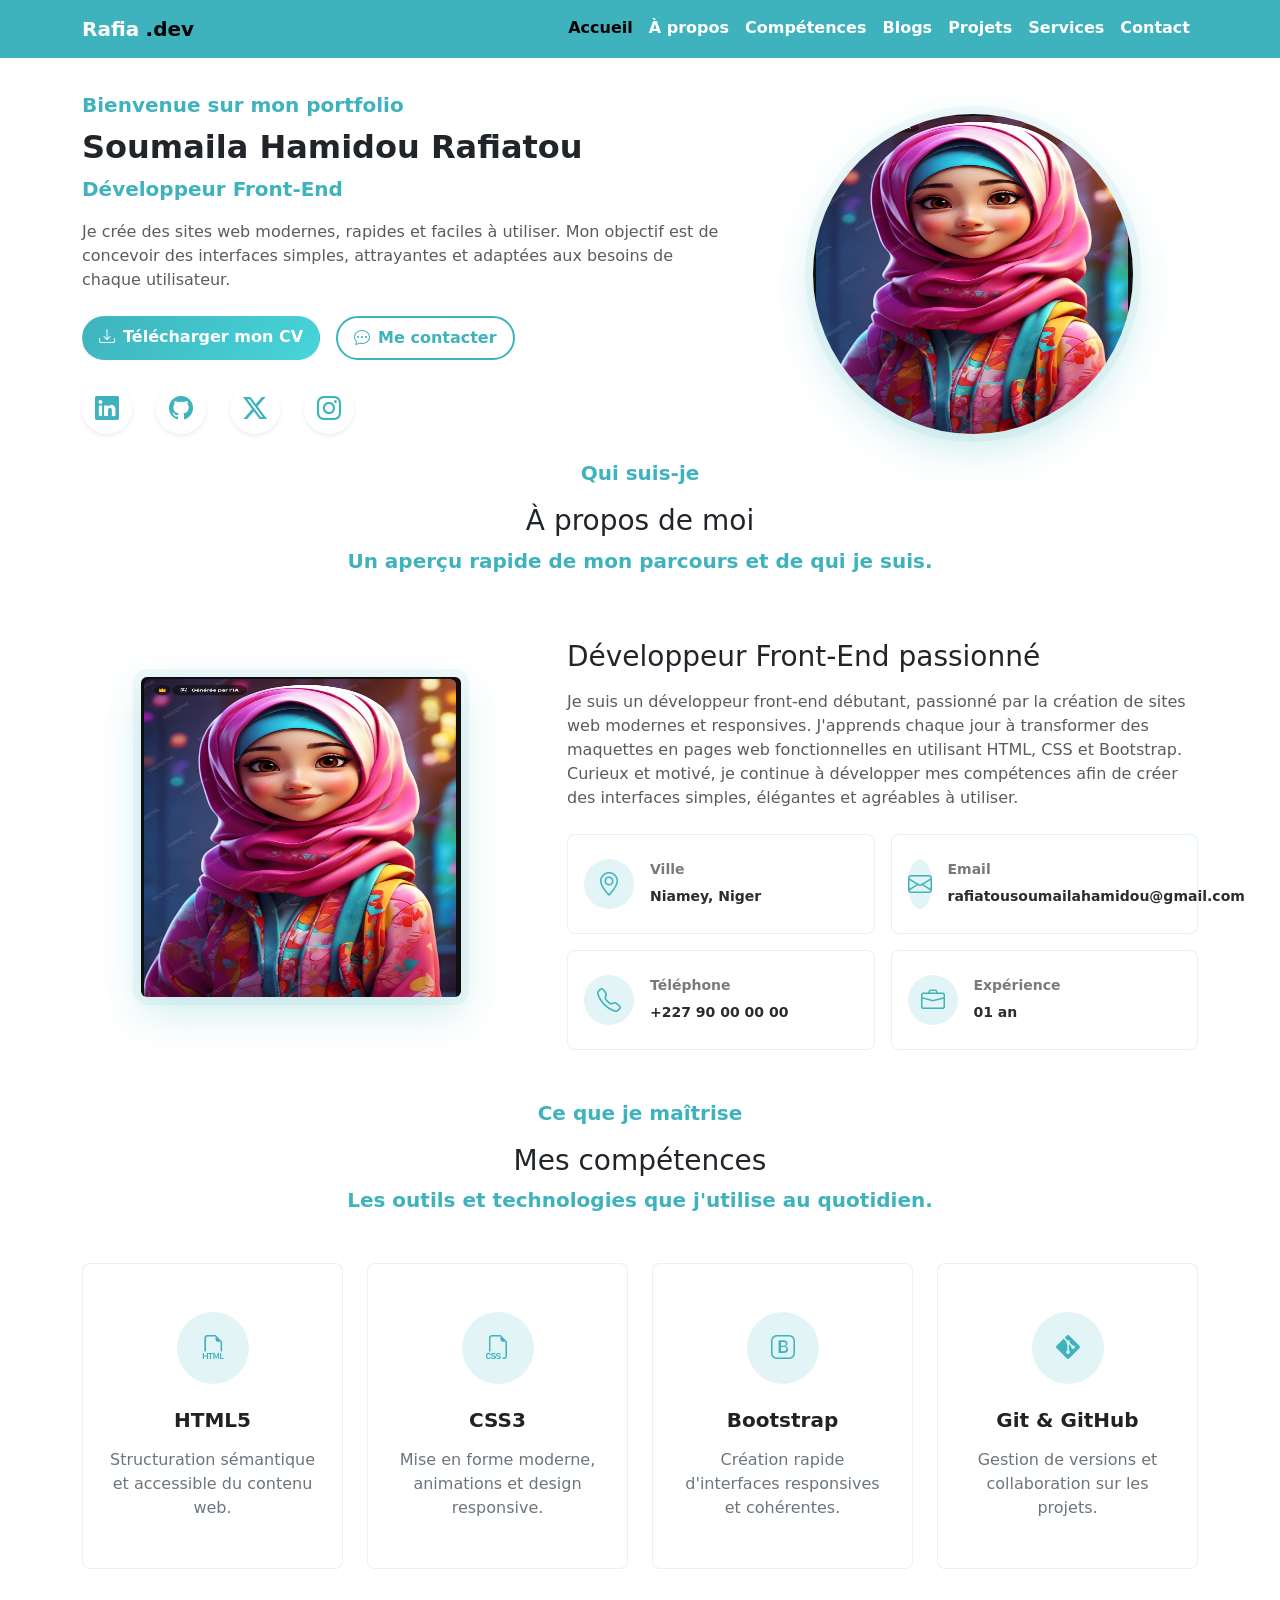
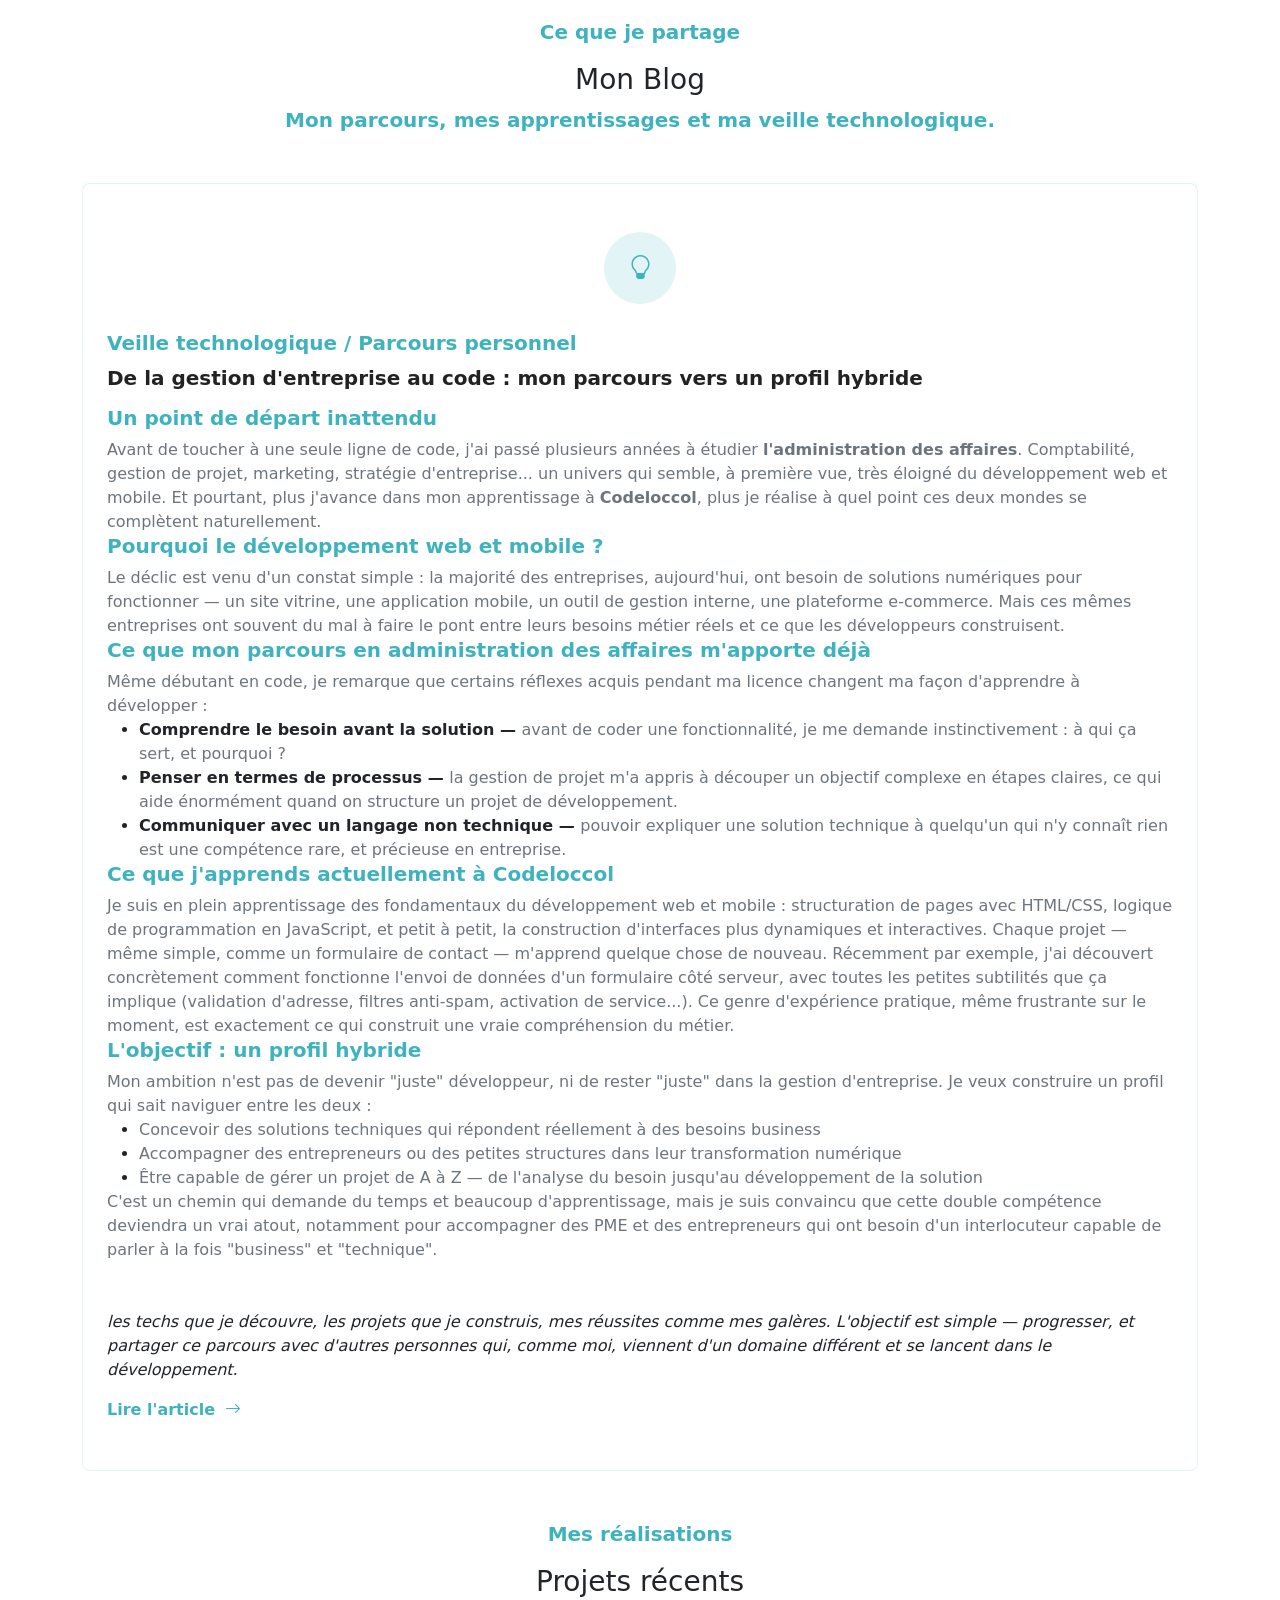
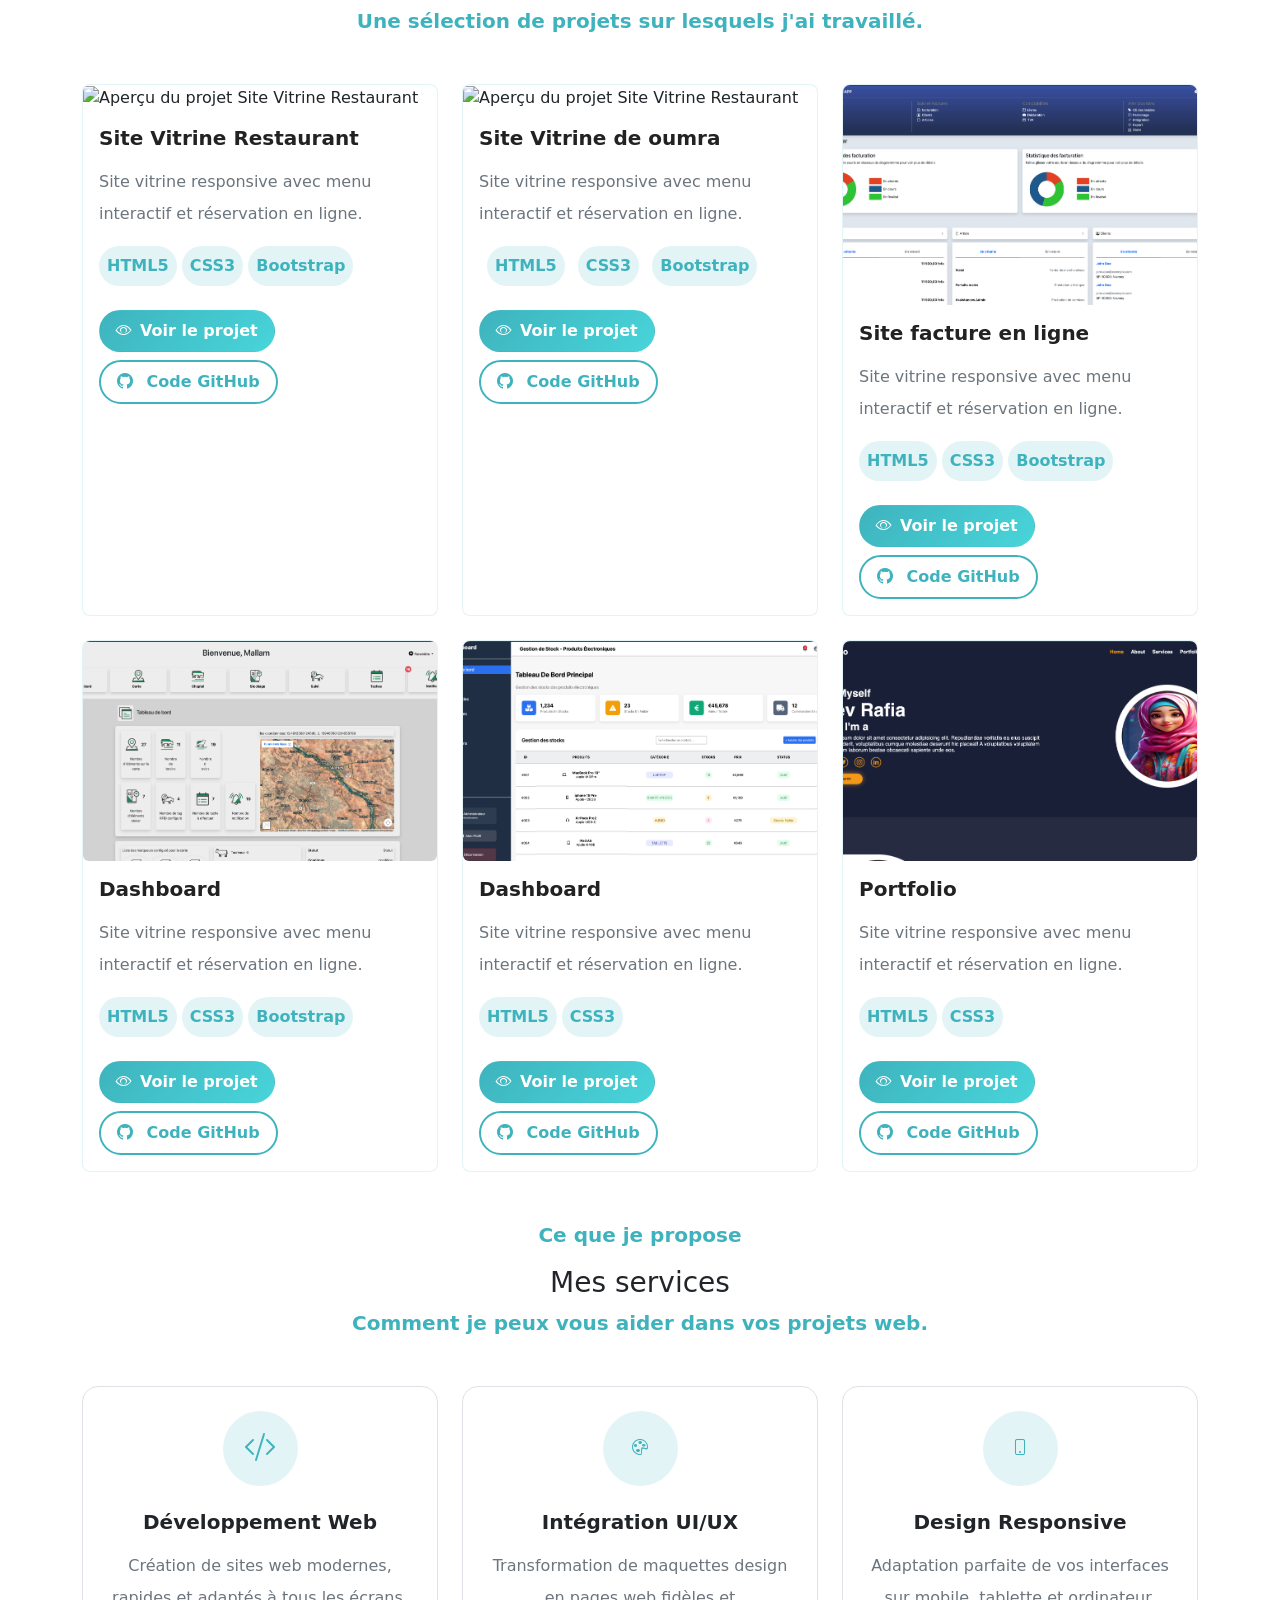
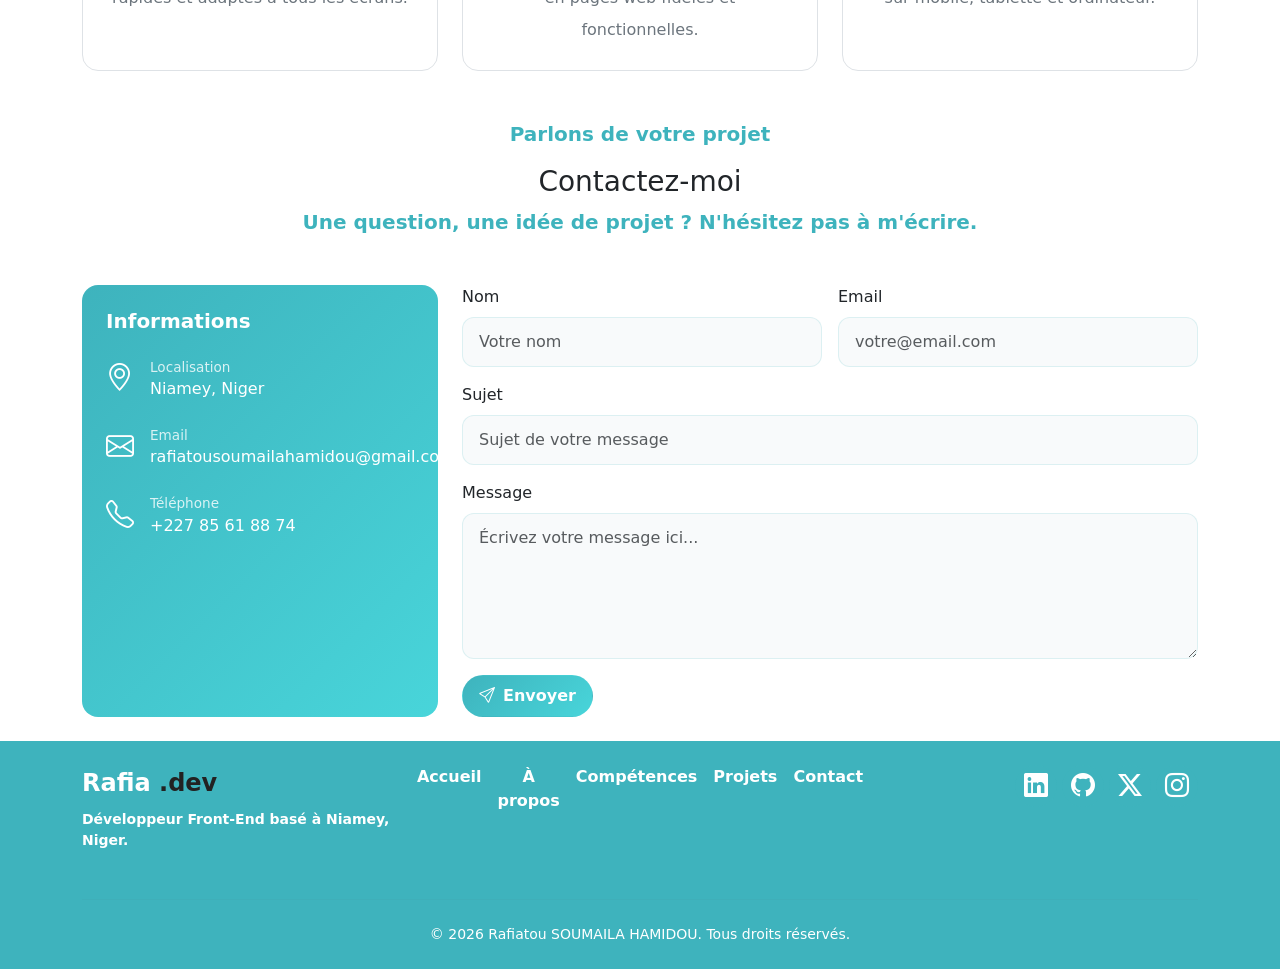
==== commit 0831d7a3: "commit" ====
--- a/index.html
+++ b/index.html
@@ -31,19 +31,25 @@
                     <div class="collapse navbar-collapse" id="navMenu">
                         <ul class="navbar-nav ms-auto mb-2 mb-lg-0 text-center">
                             <li class="nav-item">
-                                <a class="nav-link active  fw-bolder" href="#accueil">Accueil</a>
+                                <a class="nav-link active  fw-bolder" href="index.html">Accueil</a>
                             </li>
                             <li class="nav-item">
-                                <a class="nav-link fw-bolder text-white" href="#apropos">À propos</a>
+                                <a class="nav-link fw-bolder text-white" href="apropos.html">À propos</a>
                             </li>
                             <li class="nav-item">
-                                <a class="nav-link fw-bolder text-white" href="#competences">Compétences</a>
+                                <a class="nav-link fw-bolder text-white" href="competence.html">Compétences</a>
                             </li>
                             <li class="nav-item">
-                                <a class="nav-link fw-bolder text-white" href="#projets">Projets</a>
+                                <a class="nav-link fw-bolder text-white" href="blog.html">Blogs</a>
                             </li>
                             <li class="nav-item">
-                                <a class="nav-link fw-bolder text-white" href="#contact">Contact</a>
+                                <a class="nav-link fw-bolder text-white" href="projet.html">Projets</a>
+                            </li>
+                             <li class="nav-item">
+                                <a class="nav-link fw-bolder text-white" href="sevices.html">Services</a>
+                            </li>
+                            <li class="nav-item">
+                                <a class="nav-link fw-bolder text-white" href="contact.html">Contact</a>
                             </li>
                         </ul>
                     </div>
@@ -52,7 +58,7 @@
         </header>
         <main>
             <!-- section Accueil -->
-            <section id="accueil" class="accueil-section">
+            <section id="accueil" class="accueil-section d-flex justify-content-center align-items-center">
                 <div class="container">
                     <div class="row align-items-center">
 
@@ -61,7 +67,7 @@
                             <p class="section-bienvenu mb-2 fw-semibold fs-5" style="color: #3EB3BD;">
                                 Bienvenue sur mon portfolio
                             </p>
-                            <h1 class="titre mb-2 fw-bolder fs-3">Soumaila Hamidou Rafiatou</h1>
+                            <h1 class="titre mb-2 fw-bolder fs-2">Soumaila Hamidou Rafiatou</h1>
                             <p class="sous-titre mb-3 fw-semibold fs-5" style="color: #3EB3BD;">Développeur Front-End
                             </p>
                             <p class="text mx-auto mx-lg-0 mb-4 text-muted fs-6">
@@ -114,7 +120,7 @@
             </section>
             <!-- fin -->
             <!-- section apropos -->
-            <section id="apropos" class="section-apropos">
+            <section class="section-apropos">
                 <div class="container">
                     <div class="text-center mb-5">
                         <p class="section-apropos-texte fw-semibold fs-5" style="color: #3EB3BD;">Qui suis-je</p>
@@ -194,7 +200,7 @@
             <!-- fin -->
 
             <!-- section competence -->
-            <section id="competences" class="section-competences bg-light-gray">
+            <section  class="section-competences bg-light-gray">
                 <div class="container">
                     <div class="text-center my-5">
                         <p class="section-competences-text fw-semibold fs-5" style="color: #3EB3BD;">Ce que je maîtrise
@@ -264,7 +270,7 @@
             </section>
             <!-- fin -->
             <!-- section blogs -->
-            <section id="blog" class="section-blog bg-light-gray">
+            <section  class="section-blog bg-light-gray">
                 <div class="container">
                     <div class="text-center my-5">
                         <p class="section-blog-text fw-semibold fs-5" style="color: #3EB3BD;">Ce que je partage</p>
@@ -418,7 +424,7 @@
             </section>
             <!-- fin -->
             <!-- section project -->
-            <section id="projets" class="section-projets">
+            <section class="section-projets">
                 <div class="container">
                     <div class="text-center my-5">
                         <p class="section-projets-texte fw-bolder fs-5" style="color: #3EB3BD;">Mes réalisations</p>
@@ -659,7 +665,7 @@
             </section>
             <!-- fin -->
             <!-- section services -->
-            <section id="services" class="section-services ">
+            <section class="section-services ">
                 <div class="container">
                     <div class="text-center my-5">
                         <p class="section-services-texte fw-bolder fs-5" style="color: #3EB3BD;">Ce que je propose</p>
@@ -711,7 +717,7 @@
             </section>
             <!-- fin -->
             <!-- section contacte -->
-            <section id="contact" class="section-contact">
+            <section  class="section-contact">
                 <div class="container">
                     <div class="text-center my-5">
                         <p class="section-contact-texte fw-bold fs-5" style="color: #3EB3BD;">Parlons de votre projet
--- a/style.css
+++ b/style.css
@@ -27,8 +27,22 @@
     border-bottom: 2px solid var(--couleur-principale);
 }
 
-#accueil {
+#accueil,
+#apropos,
+#competences,
+#contact,
+#services{
     padding-top: 90px;
+}
+#blog,
+#projets{
+    padding-top: 40px;
+}
+#apropos,
+#competences,
+#contact,
+#services{
+    min-height: 80vh;
 }
 
 /*  Boutons */
